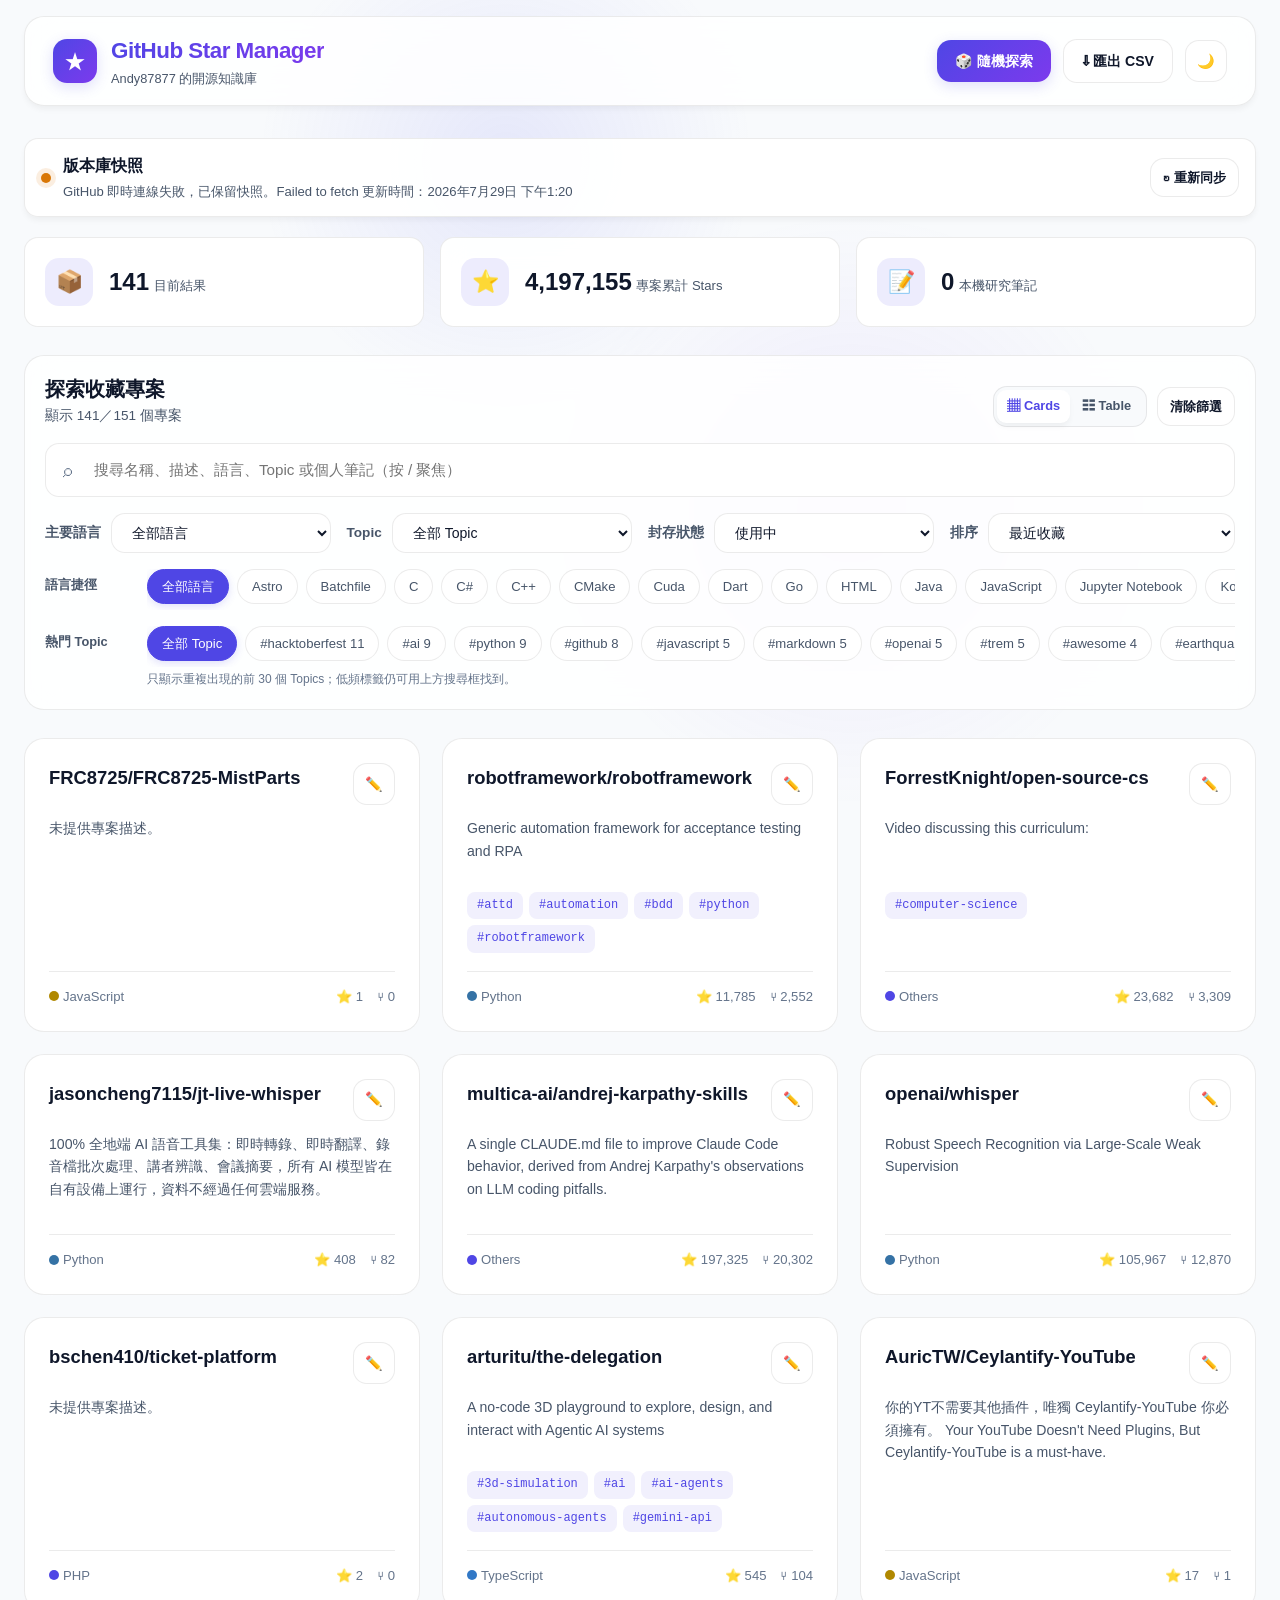
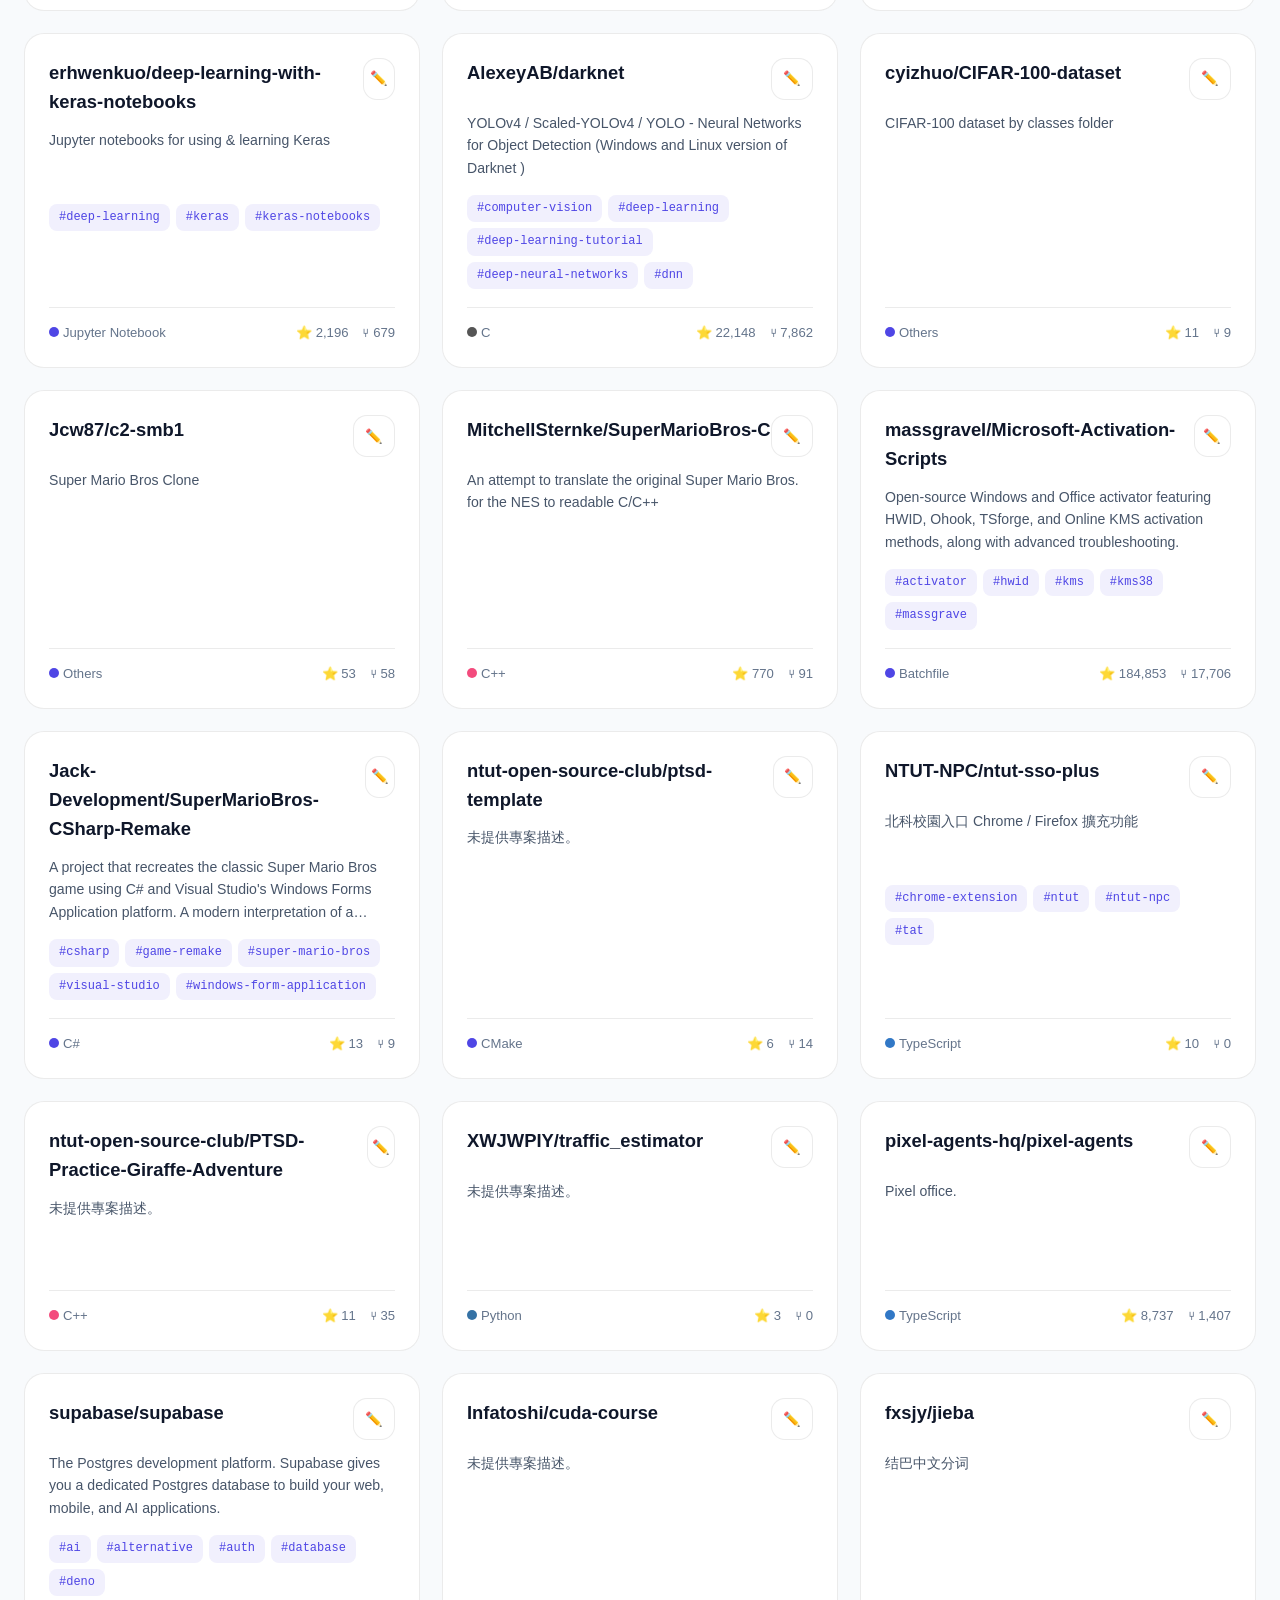
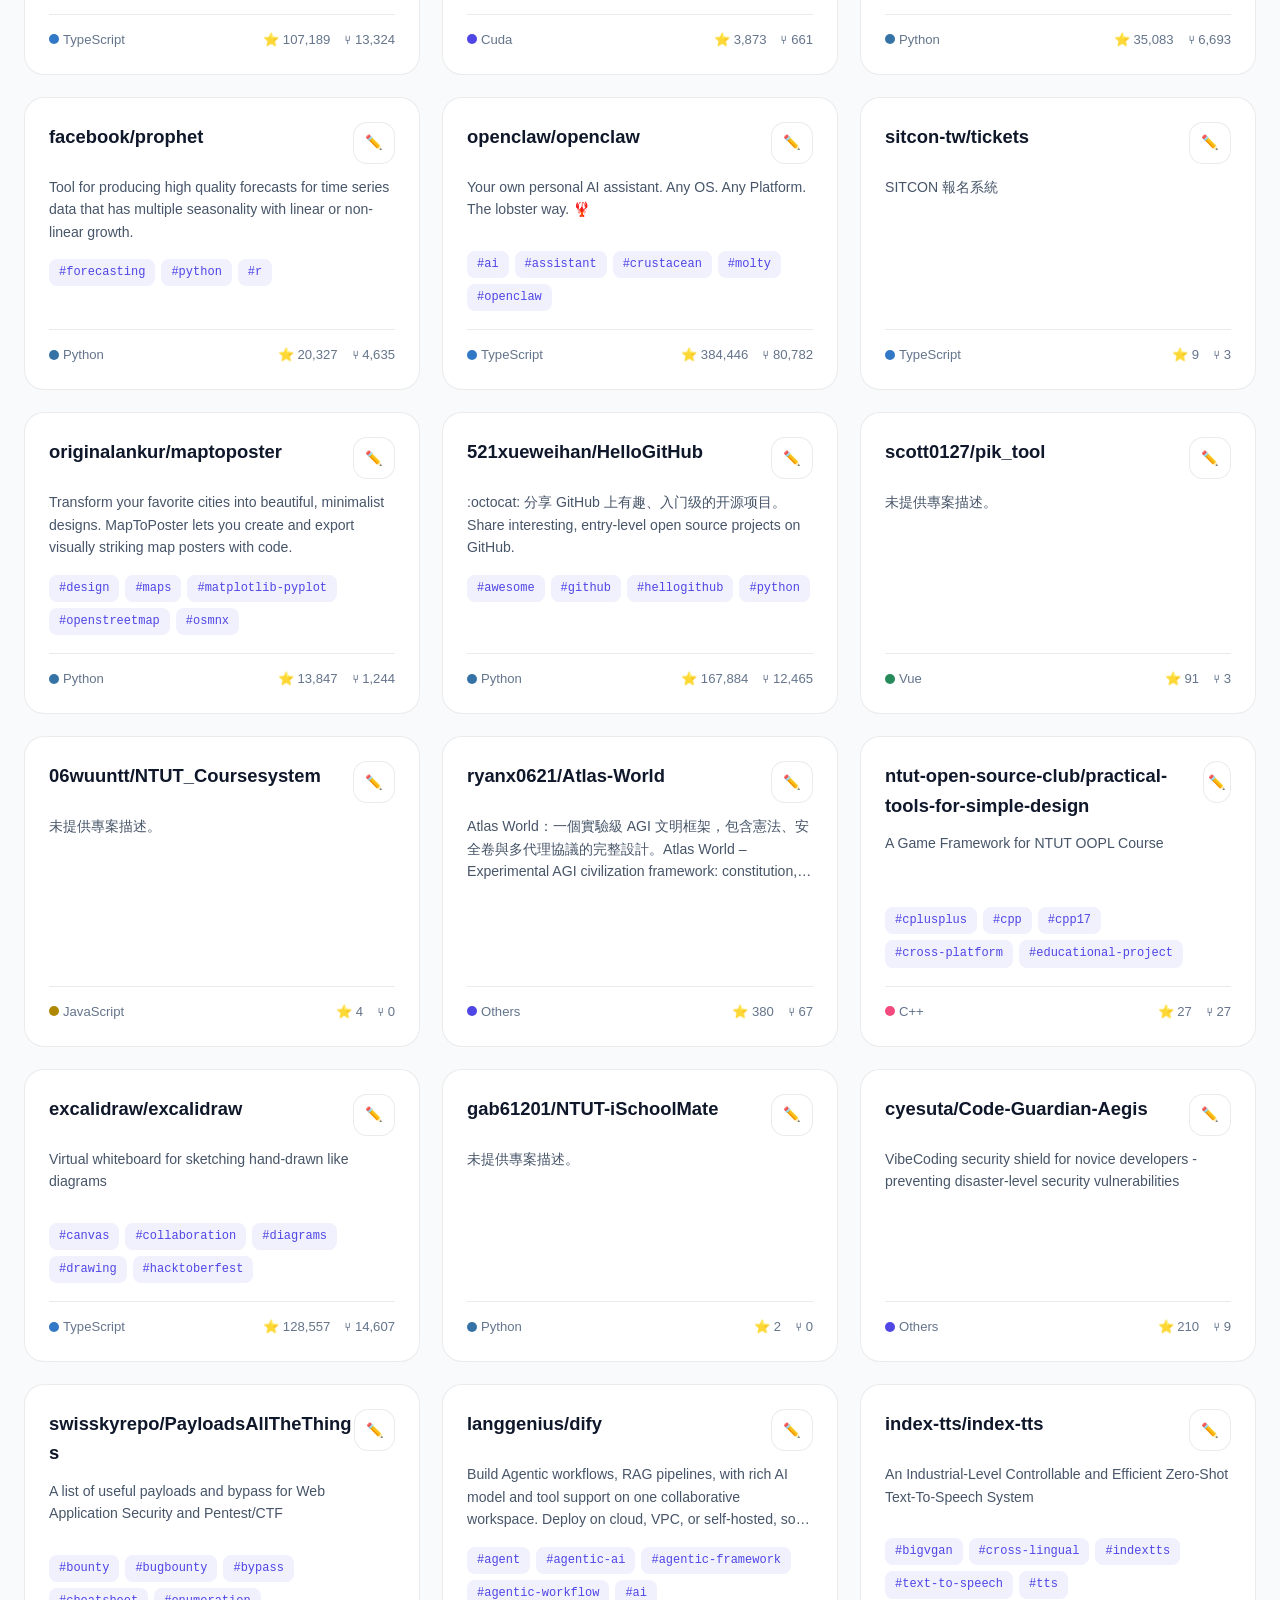
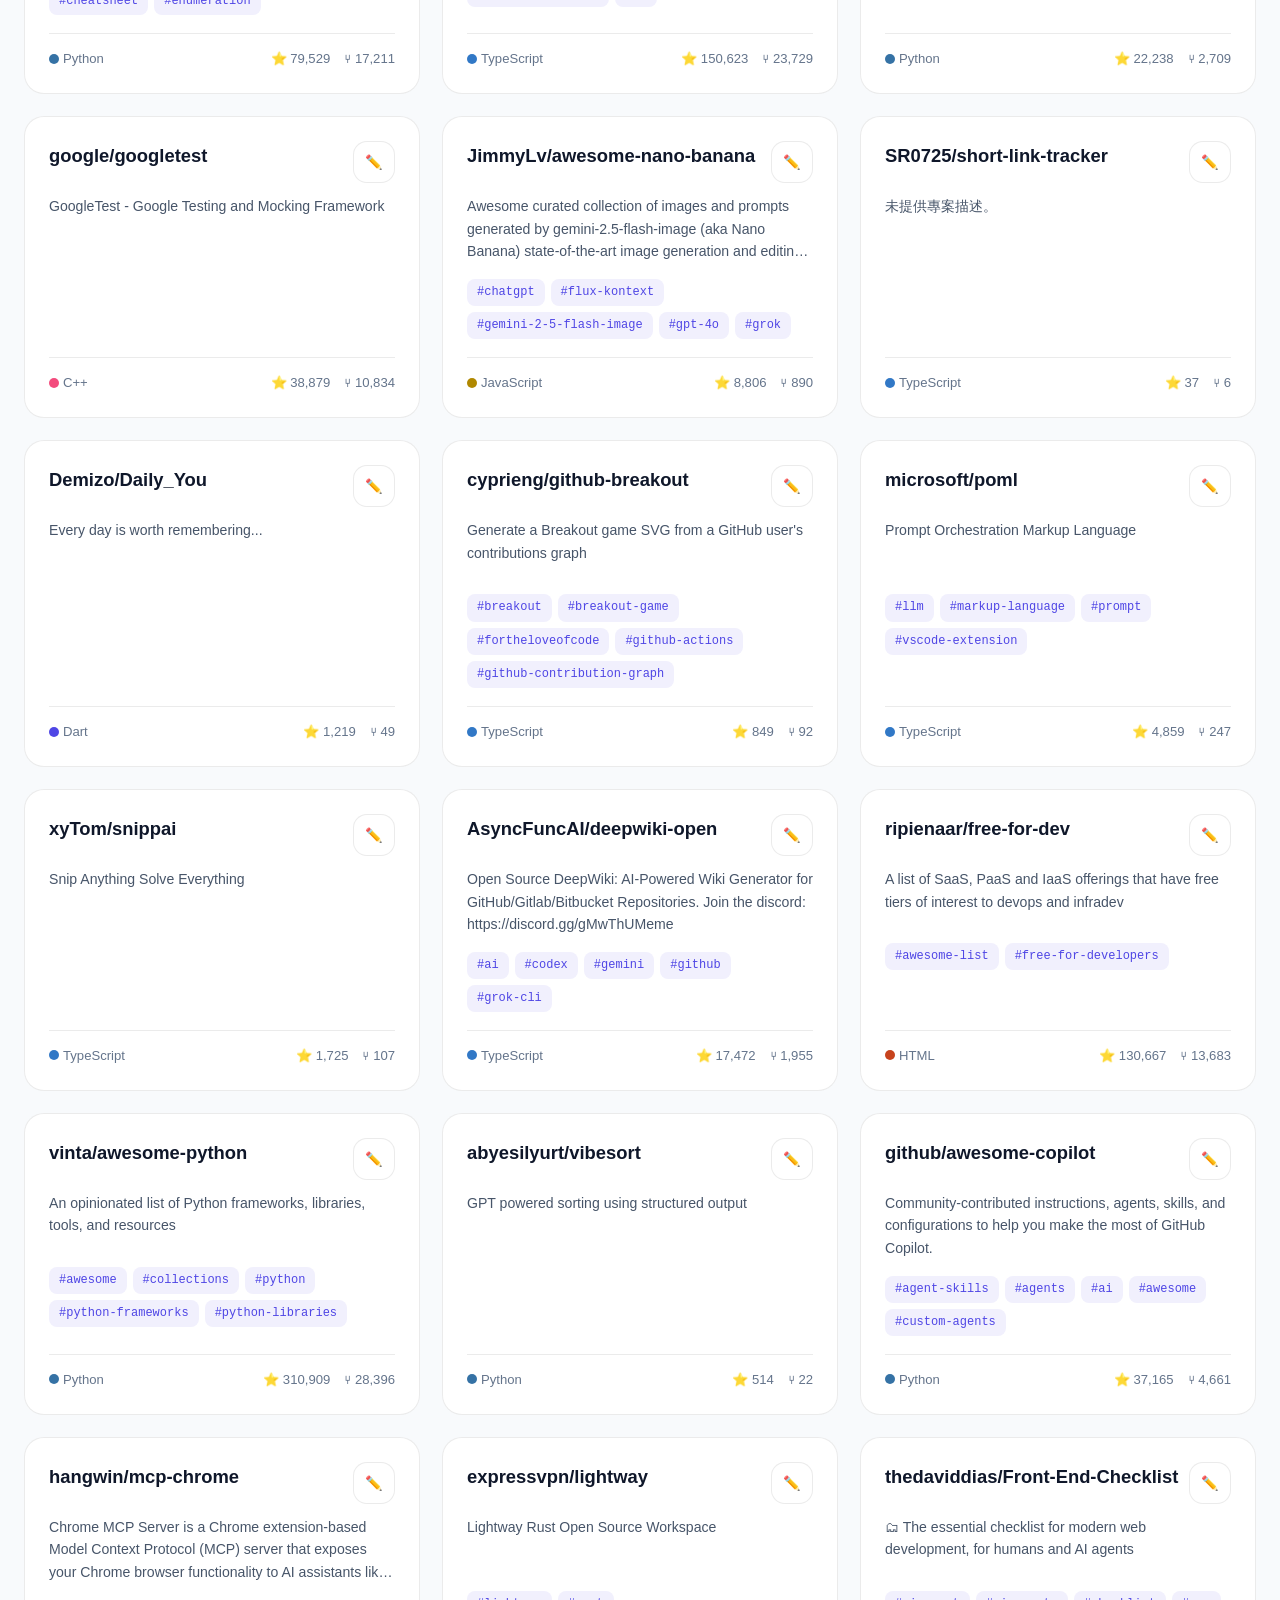
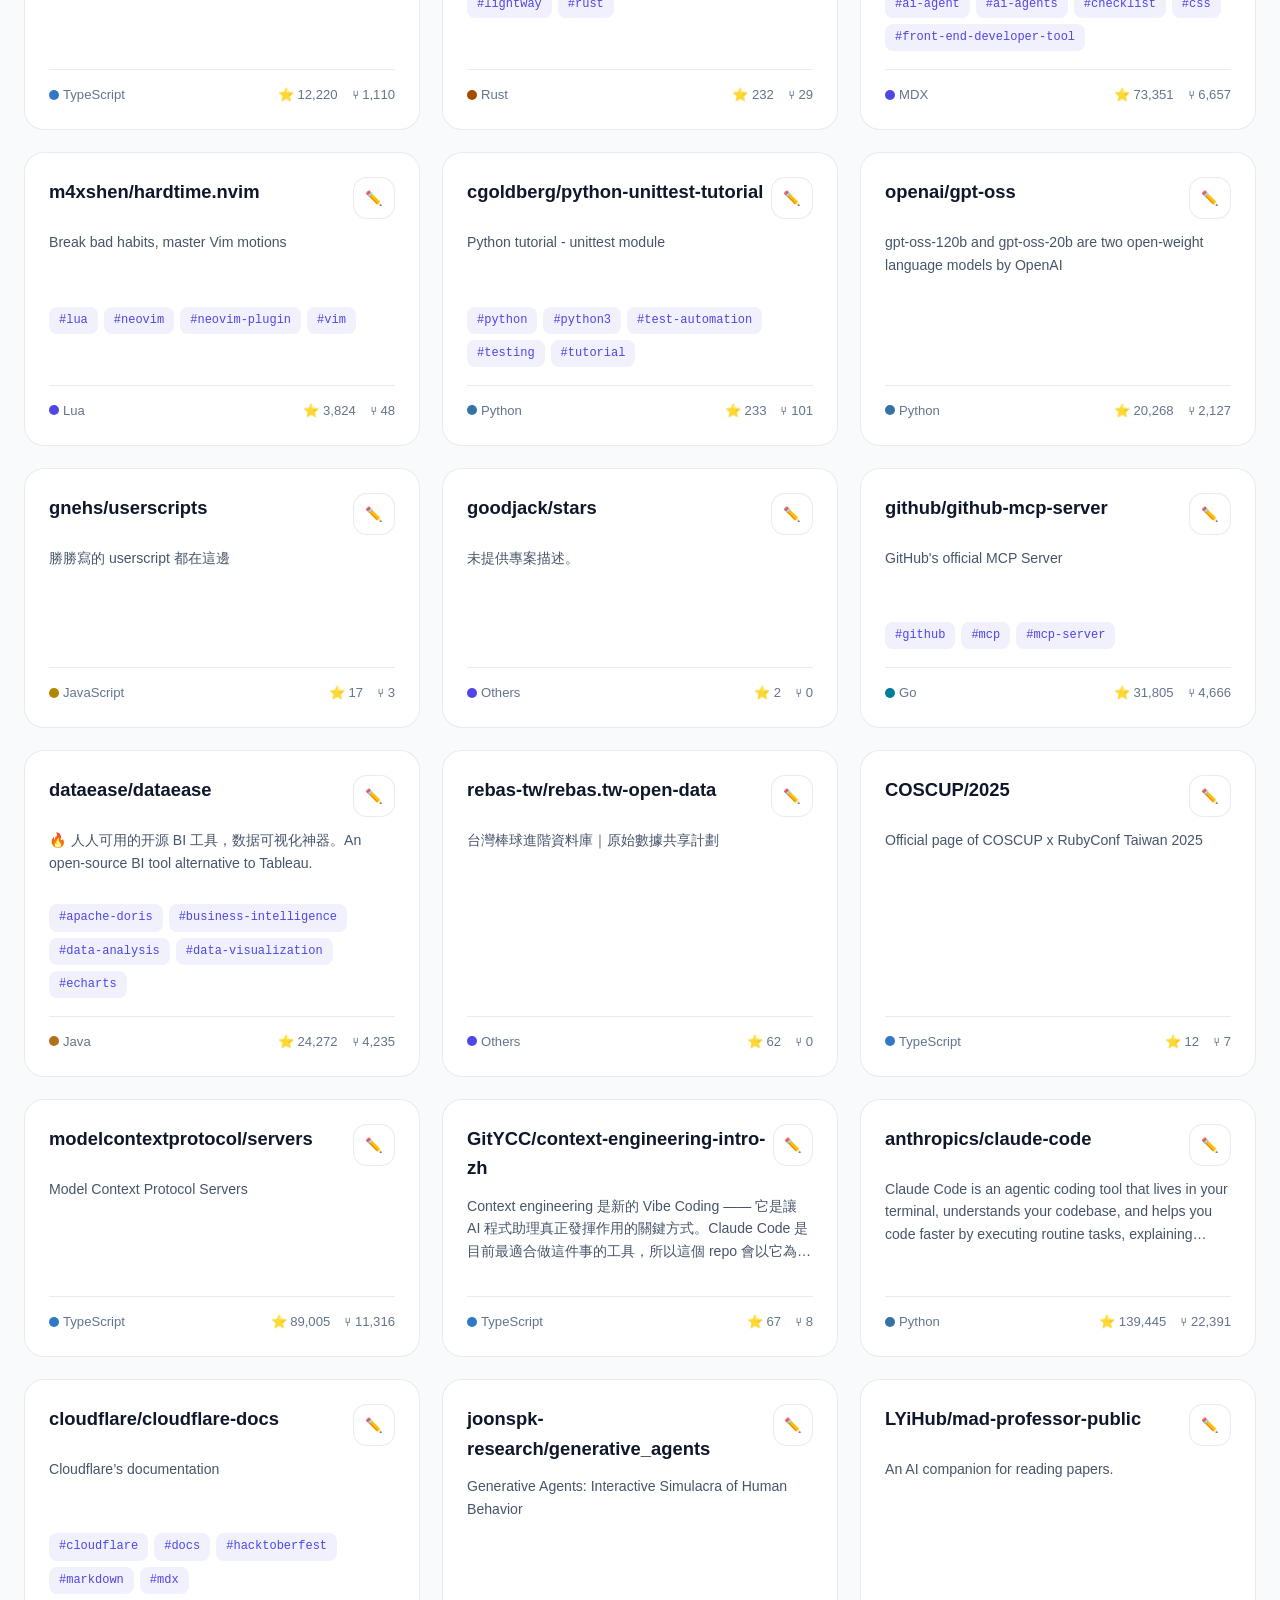
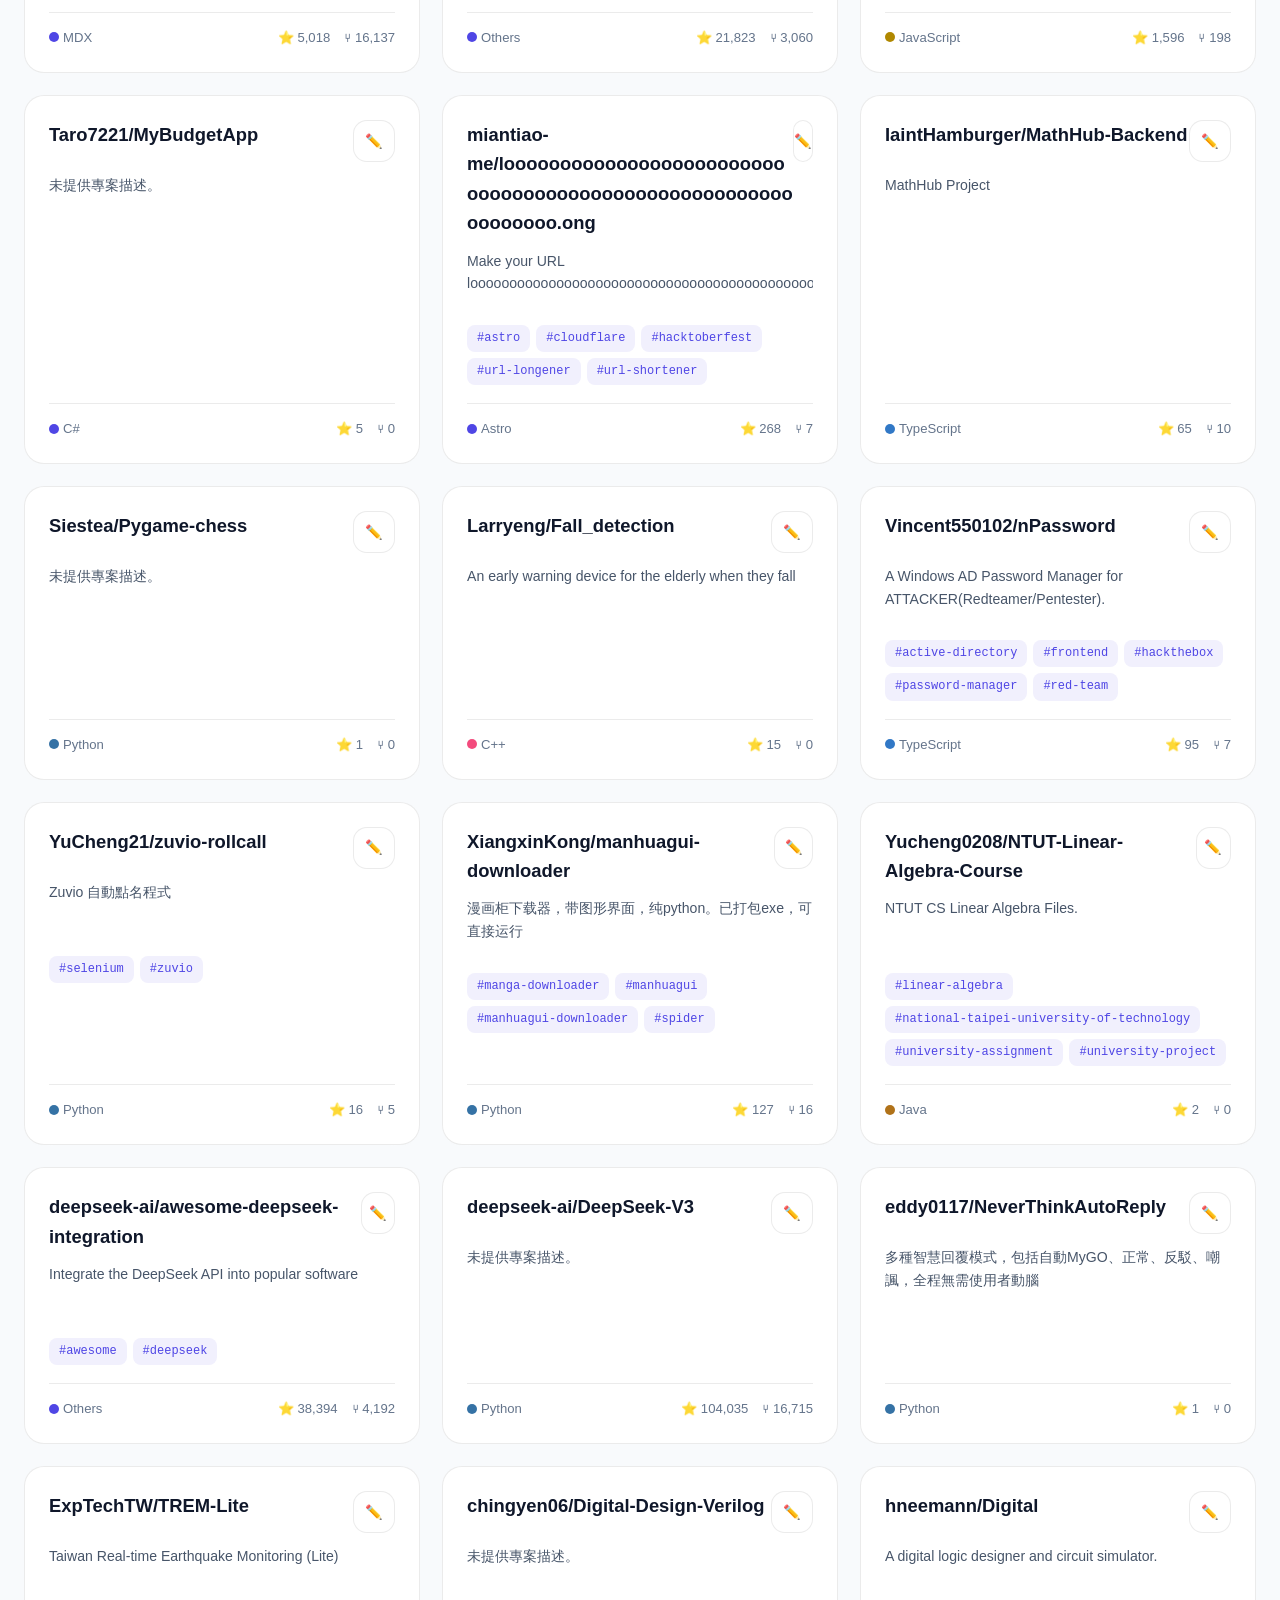
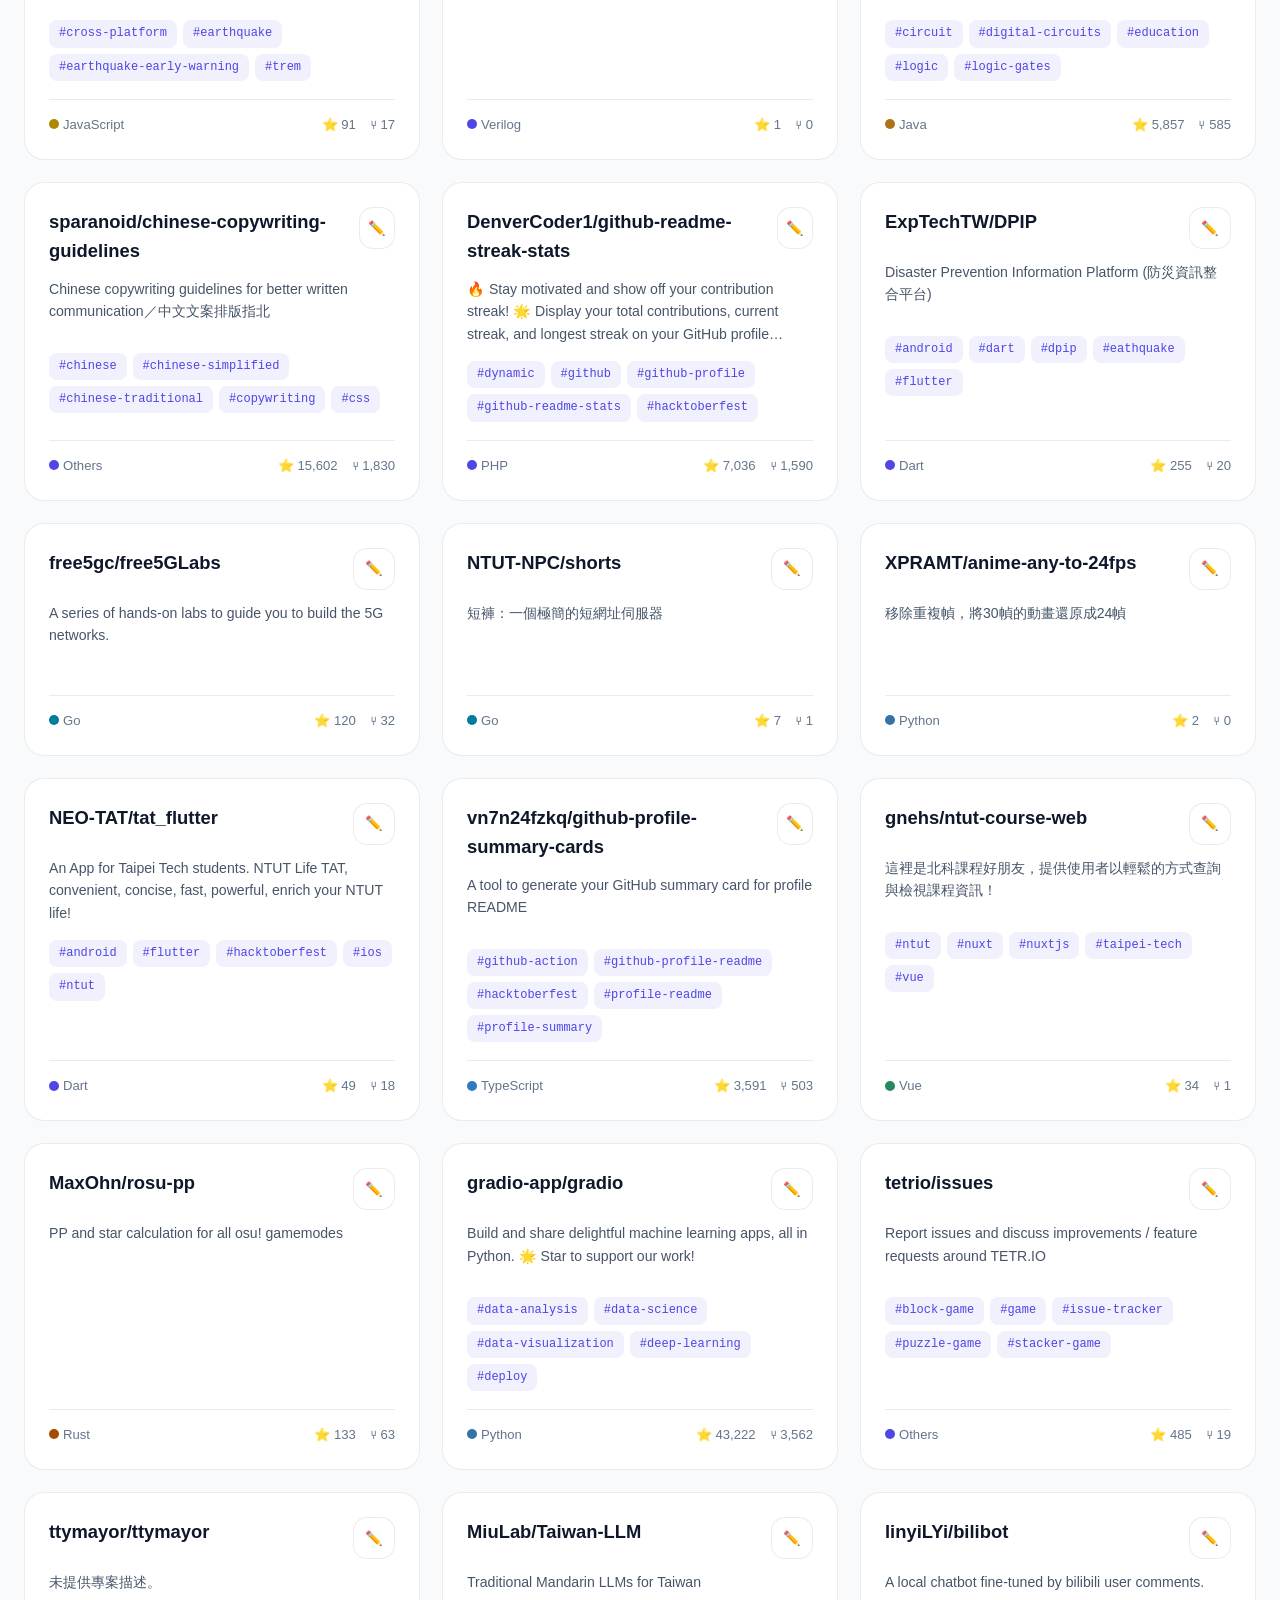
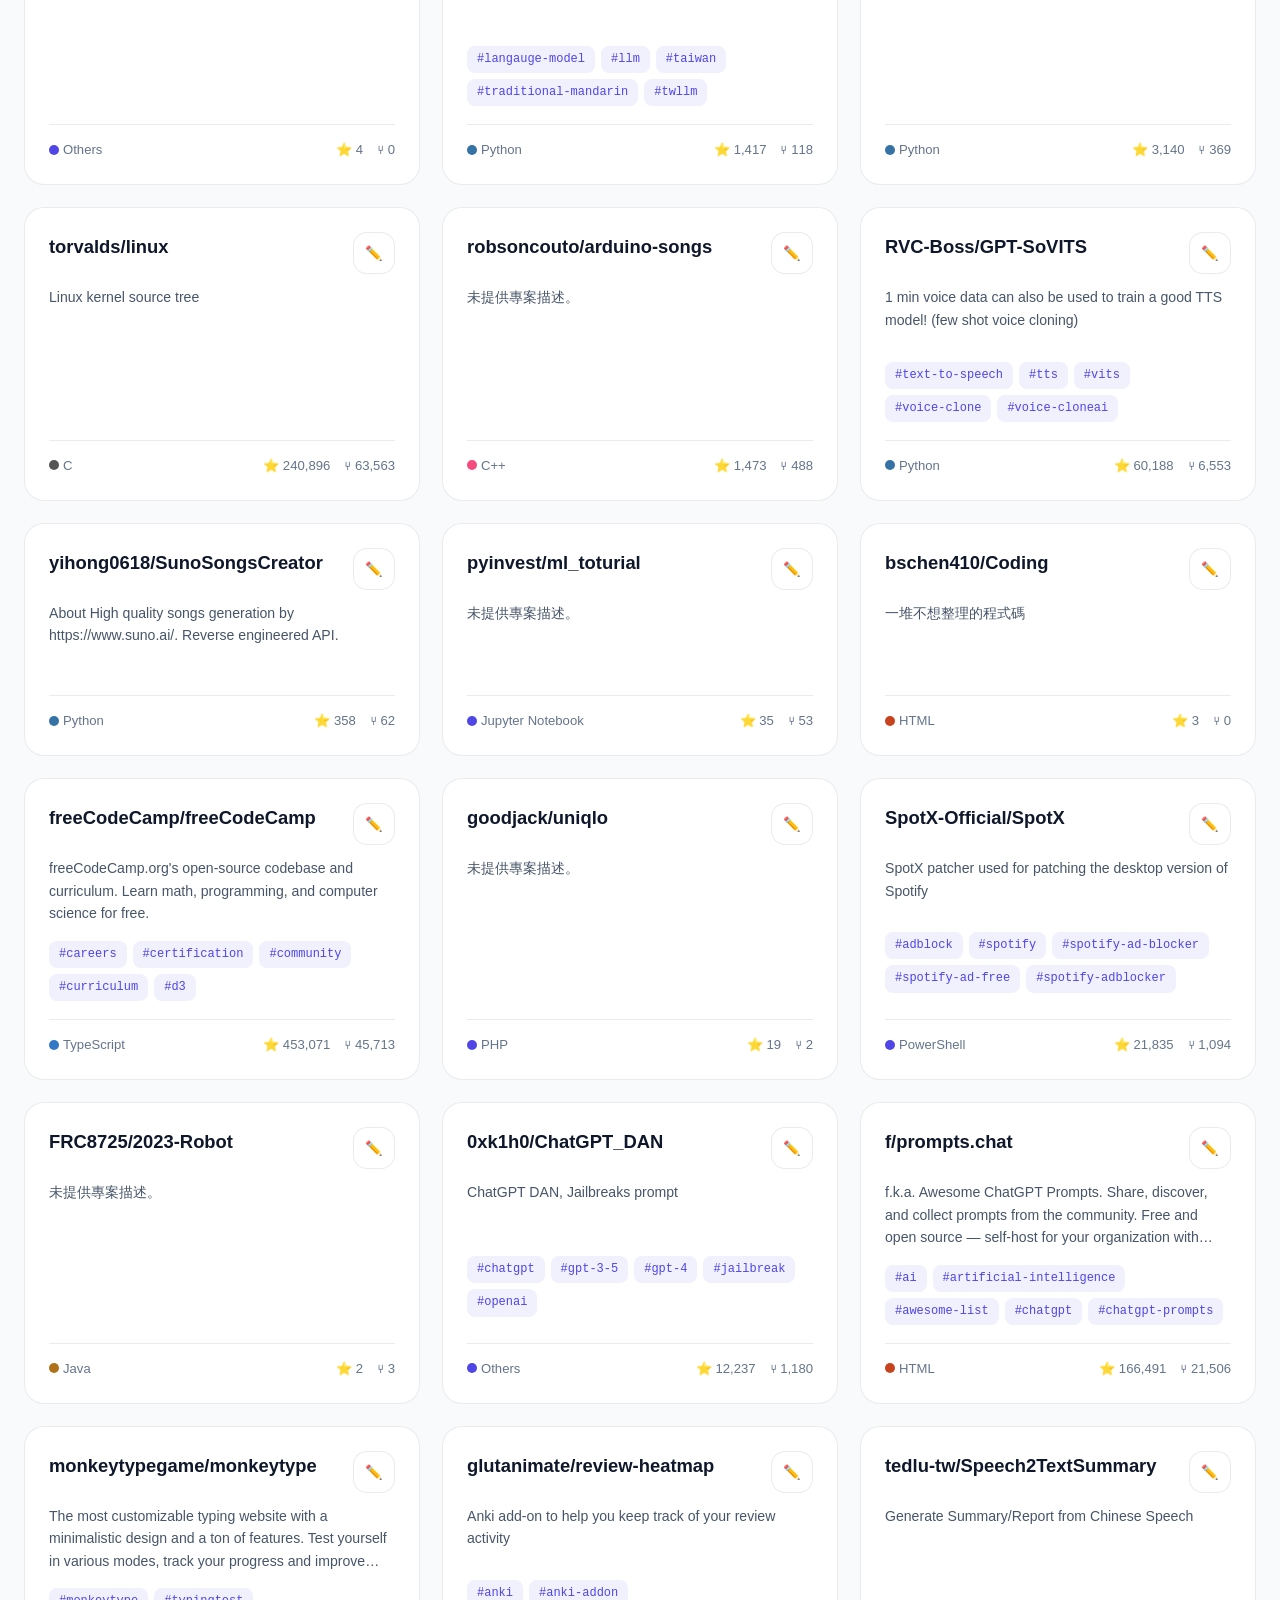
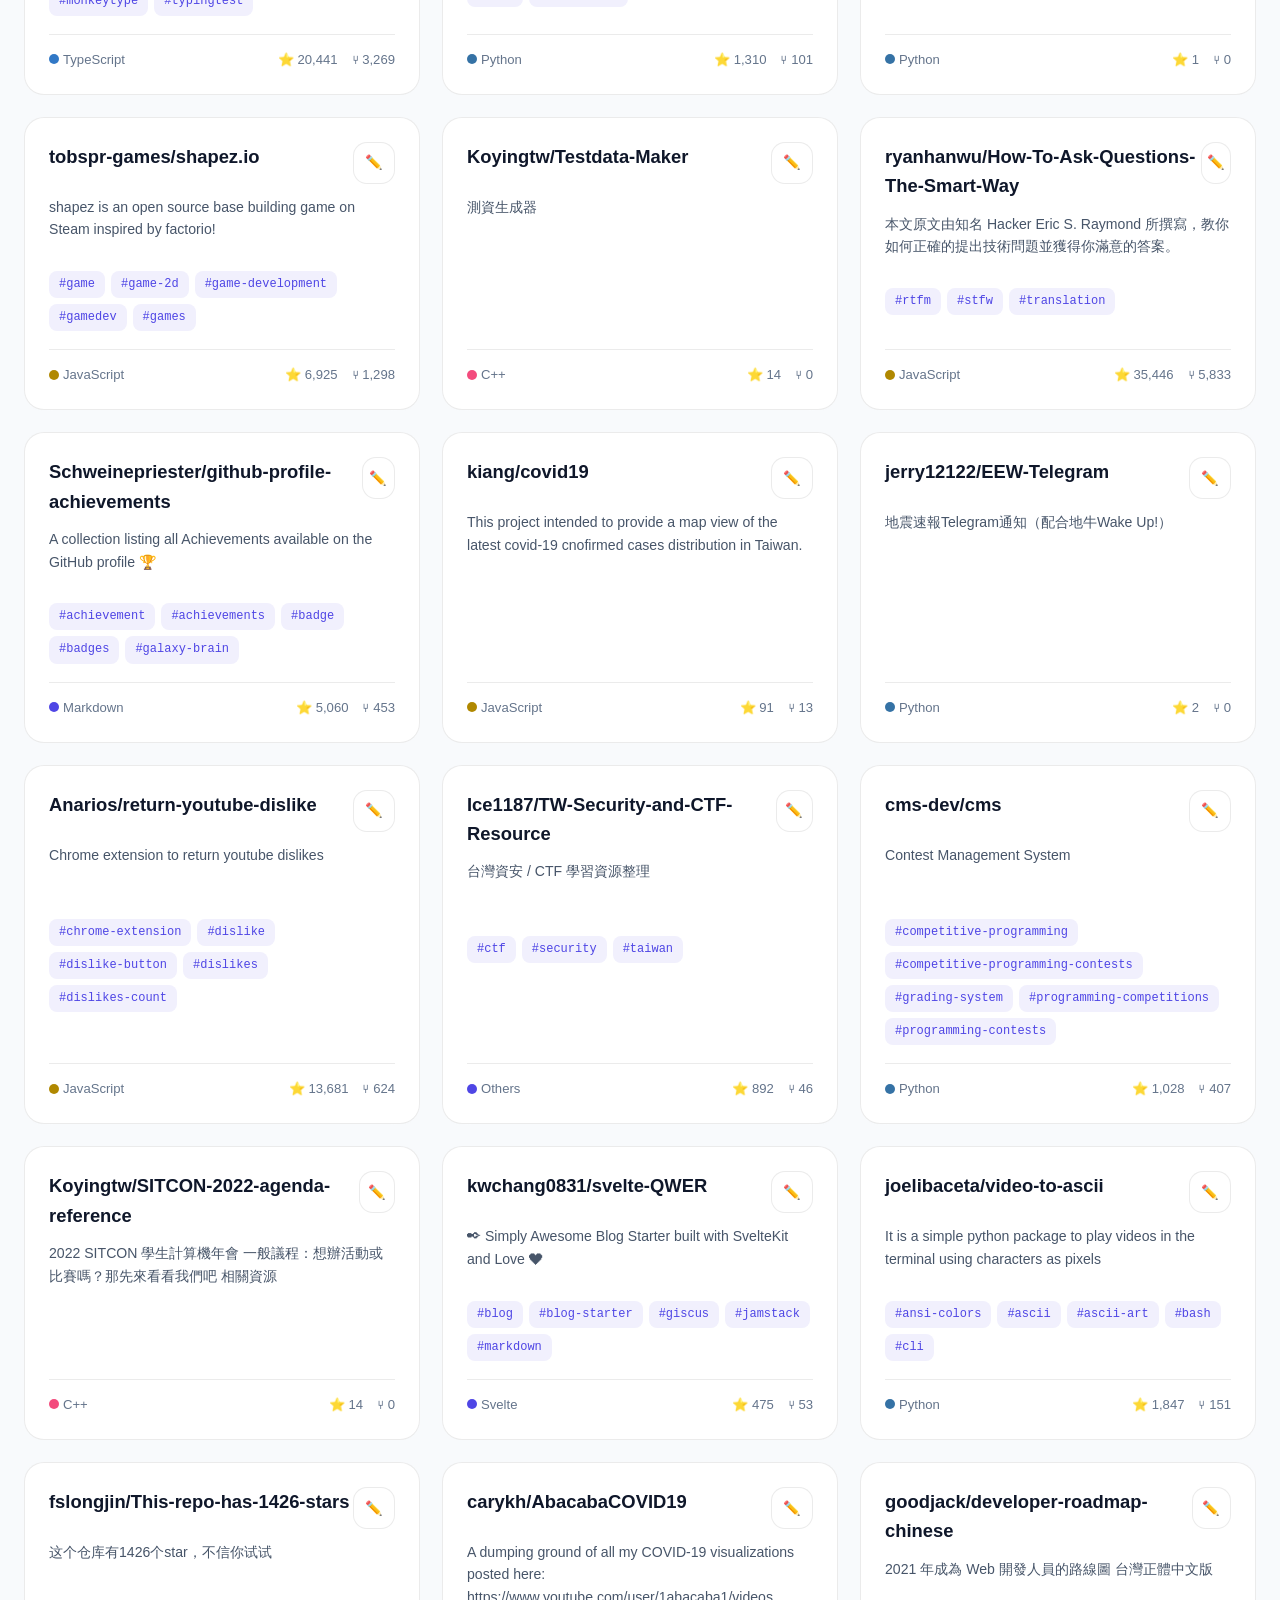
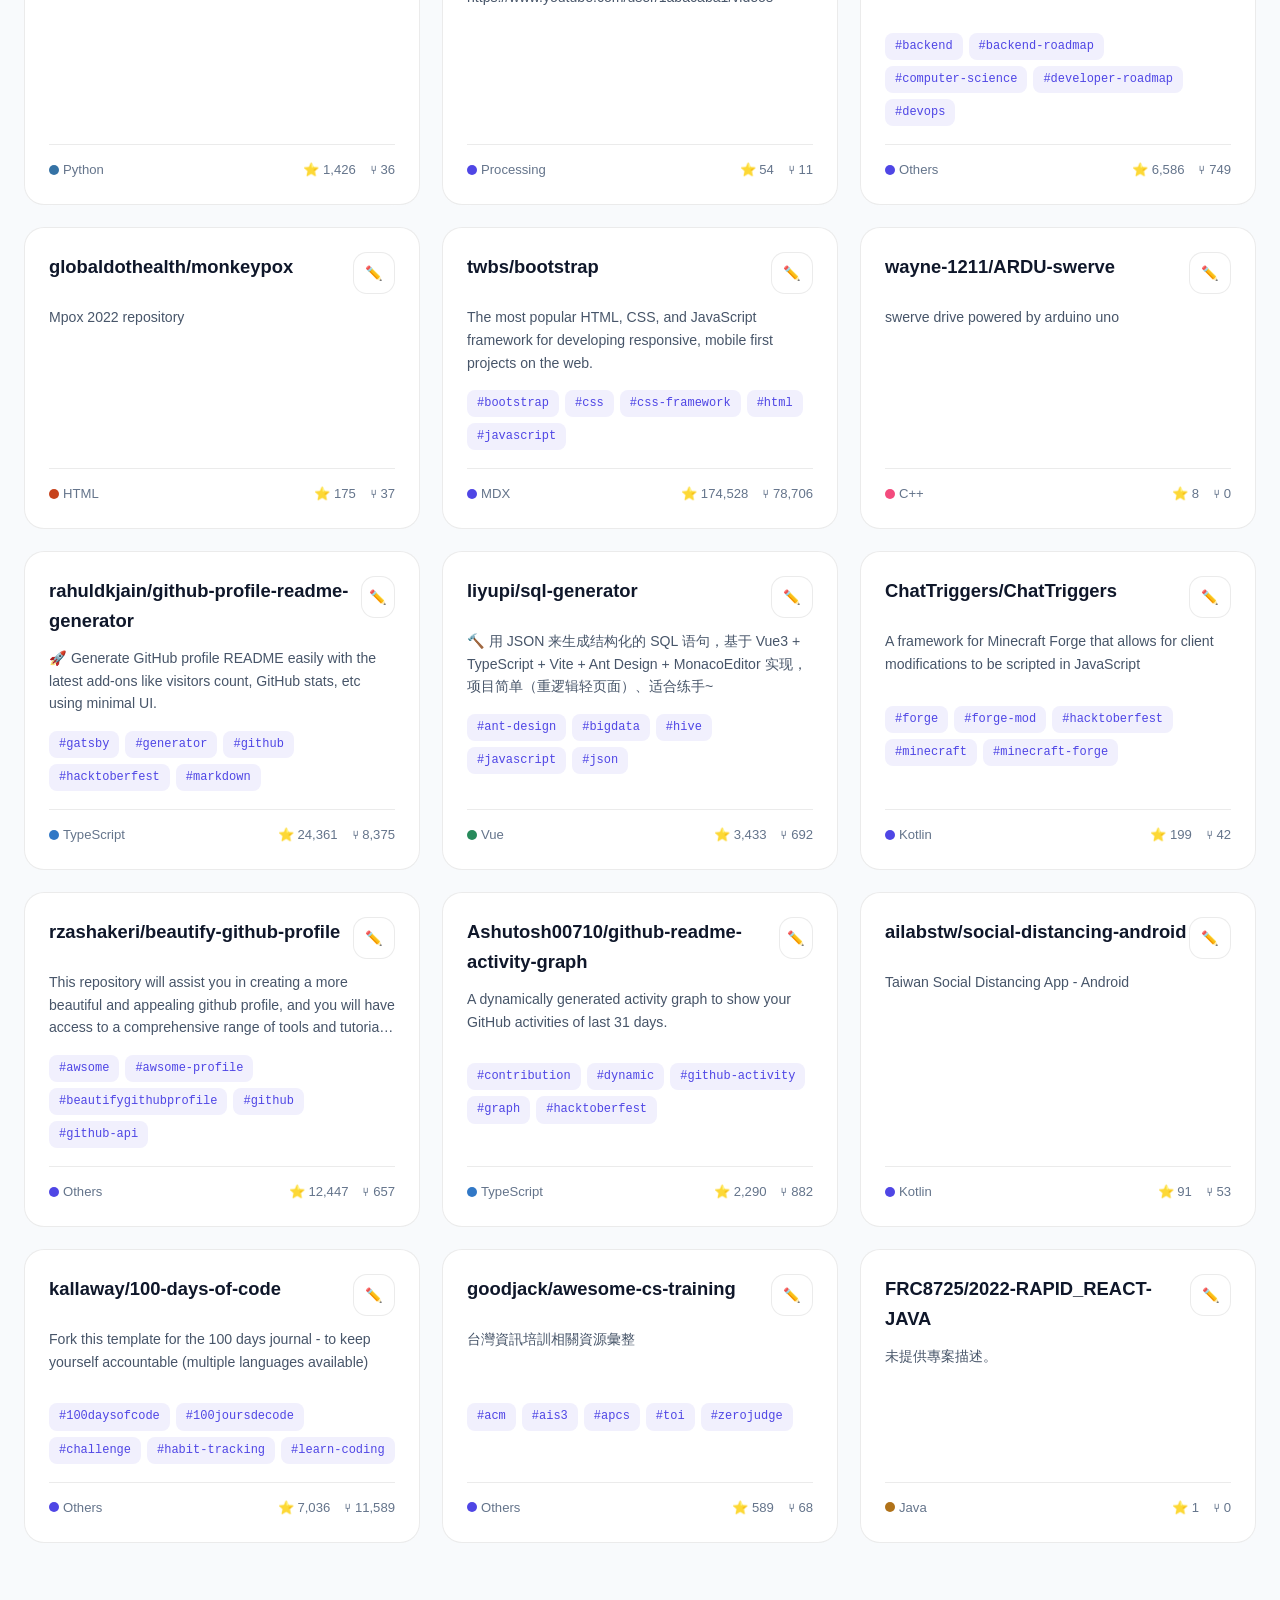
==== index.html @ 6379ddeb "feat: implement repository domain model and frontend star controller with GitHub sync capabilities" ====
<!doctype html>
<html lang="zh-TW" data-theme="light">
<head>
  <meta charset="utf-8">
  <meta name="viewport" content="width=device-width, initial-scale=1">
  <meta name="color-scheme" content="light dark">
  <title>Andy87877 GitHub Star Manager</title>
  <meta name="description" content="即時搜尋與整理 Andy87877 的公開 GitHub Stars，支援語言、Topic、封存狀態、排序、研究筆記與 CSV 匯出。">
  <link rel="stylesheet" href="css/style.css">
</head>
<body>
  <a class="skip-link" href="#repositories">跳至專案清單</a>
  <div class="bg-glow-1" aria-hidden="true"></div>
  <div class="bg-glow-2" aria-hidden="true"></div>

  <div class="container">
    <header class="navbar">
      <a class="brand" href="https://github.com/Andy87877?tab=stars"
         target="_blank" rel="noopener noreferrer" aria-label="前往 Andy87877 的 GitHub Stars">
        <span class="brand-icon" aria-hidden="true">★</span>
        <span class="brand-title">
          <strong>GitHub Star Manager</strong>
          <small>Andy87877 的開源知識庫</small>
        </span>
      </a>
      <nav class="nav-actions" aria-label="收藏庫工具">
        <button id="randomBtn" type="button" class="btn btn-primary">🎲 隨機探索</button>
        <button id="exportCsvBtn" type="button" class="btn">⇩ 匯出 CSV</button>
        <button id="themeToggleBtn" type="button" class="btn btn-icon-only"
                aria-label="切換為深色主題">🌙</button>
      </nav>
    </header>

    <section id="dataStatus" class="data-status" data-state="loading"
             aria-live="polite" aria-atomic="true">
      <span class="status-dot" aria-hidden="true"></span>
      <div>
        <strong id="dataStatusTitle">資料載入中</strong>
        <p id="dataStatusDetail">正在讀取版本庫快照…</p>
      </div>
      <button id="refreshDataBtn" type="button" class="btn btn-compact">同步中…</button>
    </section>

    <section class="stats-banner" aria-label="收藏庫統計">
      <div class="stat-card">
        <span class="stat-icon" aria-hidden="true">📦</span>
        <div class="stat-info">
          <strong id="totalReposCount" class="stat-value">0</strong>
          <span class="stat-label">目前結果</span>
        </div>
      </div>
      <div class="stat-card">
        <span class="stat-icon" aria-hidden="true">⭐</span>
        <div class="stat-info">
          <strong id="totalStarsCount" class="stat-value">0</strong>
          <span class="stat-label">專案累計 Stars</span>
        </div>
      </div>
      <div class="stat-card">
        <span class="stat-icon" aria-hidden="true">📝</span>
        <div class="stat-info">
          <strong id="totalNotesCount" class="stat-value">0</strong>
          <span class="stat-label">本機研究筆記</span>
        </div>
      </div>
    </section>

    <section class="toolbar" aria-labelledby="filterHeading">
      <div class="toolbar-heading">
        <div>
          <h1 id="filterHeading">探索收藏專案</h1>
          <p id="resultsSummary" aria-live="polite">正在整理專案…</p>
        </div>
        <div class="toolbar-actions">
          <div id="viewModeToggle" class="view-toggle" role="group"
               aria-label="專案顯示方式">
            <button id="cardsViewBtn" type="button" class="view-toggle-btn active"
                    data-view-mode="cards" aria-pressed="true">▦ Cards</button>
            <button id="tableViewBtn" type="button" class="view-toggle-btn"
                    data-view-mode="table" aria-pressed="false">☷ Table</button>
          </div>
          <button id="clearFiltersBtn" type="button" class="btn btn-compact">清除篩選</button>
        </div>
      </div>

      <label class="search-box" for="searchInput">
        <span class="search-icon" aria-hidden="true">⌕</span>
        <span class="sr-only">搜尋收藏專案</span>
        <input id="searchInput" class="search-input" type="search"
               placeholder="搜尋名稱、描述、語言、Topic 或個人筆記（按 / 聚焦）"
               autocomplete="off" spellcheck="false">
      </label>

      <div class="filter-controls">
        <label class="filter-group">
          <span class="filter-label">主要語言</span>
          <select id="languageSelect" class="select-custom">
            <option value="all">全部語言</option>
          </select>
        </label>
        <label class="filter-group">
          <span class="filter-label">Topic</span>
          <select id="topicSelect" class="select-custom">
            <option value="all">全部 Topic</option>
          </select>
        </label>
        <label class="filter-group">
          <span class="filter-label">封存狀態</span>
          <select id="archiveSelect" class="select-custom">
            <option value="active">使用中</option>
            <option value="all">全部</option>
            <option value="archived">僅 Archived</option>
          </select>
        </label>
        <label class="filter-group">
          <span class="filter-label">排序</span>
          <select id="sortSelect" class="select-custom">
            <option value="starred-desc">最近收藏</option>
            <option value="updated-desc">最近更新</option>
            <option value="stars-desc">Stars 由高到低</option>
            <option value="stars-asc">Stars 由低到高</option>
            <option value="name-asc">名稱 A–Z</option>
          </select>
        </label>
      </div>

      <div class="chip-group">
        <span class="chip-label">語言捷徑</span>
        <div id="languageChips" class="chips-container" aria-label="語言快速篩選"></div>
      </div>
      <div class="chip-group">
        <span class="chip-label">熱門 Topic</span>
        <div>
          <div id="topicChips" class="chips-container" aria-label="Topic 快速篩選"></div>
          <p class="topic-policy-note">只顯示重複出現的前 30 個 Topics；低頻標籤仍可用上方搜尋框找到。</p>
        </div>
      </div>
    </section>

    <main id="repositories">
      <div id="repoGrid" class="repo-grid" aria-live="polite"></div>
      <section id="emptyState" class="empty-state" hidden>
        <span aria-hidden="true">⌕</span>
        <h2>找不到符合條件的專案</h2>
        <p>縮短關鍵字、改選其他分類，或按「清除篩選」重新開始。</p>
      </section>
    </main>
  </div>

  <div id="noteModal" class="modal-overlay" aria-hidden="true">
    <section class="modal-content" role="dialog" aria-modal="true"
             aria-labelledby="noteModalTitle" aria-describedby="noteModalDescription">
      <header class="modal-header">
        <div>
          <h2 id="noteModalTitle">編輯研究筆記</h2>
          <p id="noteModalDescription">筆記只儲存在目前的瀏覽器，不會上傳 GitHub。</p>
        </div>
        <button id="closeNoteModalBtn" type="button" class="close-btn"
                aria-label="關閉筆記視窗">×</button>
      </header>
      <p class="note-repository">專案：<strong id="noteRepoName"></strong></p>
      <label for="noteTextarea">筆記內容</label>
      <textarea id="noteTextarea" class="textarea-custom"
                placeholder="記下用途、研究心得或下一步…"></textarea>
      <footer class="modal-actions">
        <span>Ctrl／⌘ + Enter 儲存</span>
        <button id="saveNoteBtn" type="button" class="btn btn-primary">儲存筆記</button>
      </footer>
    </section>
  </div>

  <div id="toastContainer" class="toast-container"
       aria-live="polite" aria-atomic="false"></div>
  <script type="module" src="js/app.js"></script>
</body>
</html>
---- css/style.css ----
/* ==========================================================================
   GitHub Star Manager - Modern Glassmorphism Design System
   Default: Light Theme (亮色模式) & Traditional Chinese UI
   ========================================================================== */

:root {
  /* Default Color Palette - Light Theme (亮色模式預設) */
  --bg-primary: #f8fafc;
  --bg-secondary: #ffffff;
  --bg-glass: rgba(255, 255, 255, 0.85);
  --bg-glass-card: rgba(255, 255, 255, 0.95);
  --bg-glass-hover: rgba(241, 245, 249, 1);

  --accent-primary: #4f46e5;
  --accent-primary-gradient: linear-gradient(135deg, #4f46e5 0%, #7c3aed 100%);
  --accent-secondary: #0891b2;
  --accent-glow: rgba(79, 70, 229, 0.18);

  --border-color: rgba(0, 0, 0, 0.08);
  --border-hover: rgba(79, 70, 229, 0.35);

  --text-primary: #0f172a;
  --text-secondary: #475569;
  --text-muted: #64748b;

  --badge-bg: rgba(79, 70, 229, 0.1);
  --badge-text: #4f46e5;

  --shadow-sm: 0 4px 6px -1px rgba(0, 0, 0, 0.05);
  --shadow-lg: 0 10px 25px -5px rgba(0, 0, 0, 0.08), 0 8px 10px -6px rgba(0, 0, 0, 0.04);

  --radius-sm: 8px;
  --radius-md: 14px;
  --radius-lg: 20px;
  --radius-pill: 9999px;

  --transition-fast: 0.2s cubic-bezier(0.4, 0, 0.2, 1);
  --transition-normal: 0.3s cubic-bezier(0.4, 0, 0.2, 1);
}

/* Dark Theme Overrides */
[data-theme="dark"] {
  --bg-primary: #0a0d14;
  --bg-secondary: #121824;
  --bg-glass: rgba(18, 24, 36, 0.75);
  --bg-glass-card: rgba(22, 30, 46, 0.65);
  --bg-glass-hover: rgba(30, 41, 64, 0.85);

  --accent-primary: #6366f1;
  --accent-primary-gradient: linear-gradient(135deg, #6366f1 0%, #8b5cf6 100%);
  --accent-secondary: #06b6d4;
  --accent-glow: rgba(99, 102, 241, 0.25);

  --border-color: rgba(255, 255, 255, 0.1);
  --border-hover: rgba(99, 102, 241, 0.4);

  --text-primary: #f8fafc;
  --text-secondary: #94a3b8;
  --text-muted: #64748b;

  --badge-bg: rgba(99, 102, 241, 0.15);
  --badge-text: #818cf8;

  --shadow-sm: 0 4px 6px -1px rgba(0, 0, 0, 0.2);
  --shadow-lg: 0 10px 25px -5px rgba(0, 0, 0, 0.4), 0 8px 10px -6px rgba(0, 0, 0, 0.4);
}

/* Reset & Base Styles */
* {
  box-sizing: border-box;
  margin: 0;
  padding: 0;
}

body {
  font-family: Inter, ui-sans-serif, -apple-system, BlinkMacSystemFont, "Segoe UI", "Noto Sans TC", sans-serif;
  background-color: var(--bg-primary);
  color: var(--text-primary);
  min-height: 100vh;
  line-height: 1.6;
  overflow-x: hidden;
  transition: background-color var(--transition-normal), color var(--transition-normal);
}

button,
input,
select,
textarea {
  font: inherit;
}

button:disabled {
  cursor: wait;
  opacity: 0.65;
}

:focus-visible {
  outline: 3px solid var(--accent-primary);
  outline-offset: 3px;
}

.skip-link {
  position: fixed;
  top: 8px;
  left: 8px;
  z-index: 3000;
  padding: 10px 14px;
  border-radius: var(--radius-sm);
  background: var(--accent-primary);
  color: #fff;
  transform: translateY(-150%);
}

.skip-link:focus {
  transform: translateY(0);
}

.sr-only {
  position: absolute;
  width: 1px;
  height: 1px;
  padding: 0;
  margin: -1px;
  overflow: hidden;
  clip: rect(0, 0, 0, 0);
  white-space: nowrap;
  border: 0;
}

/* App Background Blur Circles */
.bg-glow-1 {
  position: fixed;
  top: -10%;
  left: 20%;
  width: 500px;
  height: 500px;
  background: radial-gradient(circle, rgba(99, 102, 241, 0.12) 0%, rgba(0,0,0,0) 70%);
  border-radius: 50%;
  z-index: -1;
  pointer-events: none;
}

.bg-glow-2 {
  position: fixed;
  bottom: 10%;
  right: 10%;
  width: 600px;
  height: 600px;
  background: radial-gradient(circle, rgba(139, 92, 246, 0.10) 0%, rgba(0,0,0,0) 70%);
  border-radius: 50%;
  z-index: -1;
  pointer-events: none;
}

/* Container */
.container {
  max-width: 1320px;
  margin: 0 auto;
  padding: 0 24px;
}

/* Header & Glass Navbar */
.navbar {
  position: sticky;
  top: 16px;
  z-index: 100;
  margin-top: 16px;
  margin-bottom: 32px;
  background: var(--bg-glass);
  backdrop-filter: blur(16px);
  -webkit-backdrop-filter: blur(16px);
  border: 1px solid var(--border-color);
  border-radius: var(--radius-lg);
  padding: 16px 28px;
  box-shadow: var(--shadow-sm);
  display: flex;
  justify-content: space-between;
  align-items: center;
}

.brand {
  display: flex;
  align-items: center;
  gap: 14px;
  color: inherit;
  text-decoration: none;
}

.brand-icon {
  width: 44px;
  height: 44px;
  background: var(--accent-primary-gradient);
  border-radius: var(--radius-md);
  display: flex;
  align-items: center;
  justify-content: center;
  color: #fff;
  font-size: 22px;
  box-shadow: 0 4px 14px var(--accent-glow);
}

.brand-title {
  display: flex;
  flex-direction: column;
}

.brand-title strong {
  font-size: 1.4rem;
  font-weight: 700;
  letter-spacing: -0.5px;
  background: var(--accent-primary-gradient);
  -webkit-background-clip: text;
  -webkit-text-fill-color: transparent;
}

.brand-title small {
  font-size: 0.8rem;
  color: var(--text-secondary);
}

.nav-actions {
  display: flex;
  align-items: center;
  gap: 12px;
}

/* Action Buttons */
.btn {
  padding: 10px 18px;
  border-radius: var(--radius-md);
  font-family: inherit;
  font-weight: 600;
  font-size: 0.88rem;
  cursor: pointer;
  border: 1px solid var(--border-color);
  background: var(--bg-glass-card);
  color: var(--text-primary);
  display: inline-flex;
  align-items: center;
  gap: 8px;
  transition: all var(--transition-fast);
}

.btn:hover {
  background: var(--bg-glass-hover);
  border-color: var(--border-hover);
  transform: translateY(-2px);
}

.btn-primary {
  background: var(--accent-primary-gradient);
  color: #ffffff;
  border: none;
  box-shadow: 0 4px 14px var(--accent-glow);
}

.btn-primary:hover {
  opacity: 0.95;
  box-shadow: 0 6px 20px var(--accent-glow);
  transform: translateY(-2px);
}

.btn-compact {
  padding: 8px 12px;
  font-size: 0.82rem;
}

.btn-icon-only {
  width: 42px;
  height: 42px;
  padding: 0;
  justify-content: center;
  border-radius: var(--radius-md);
}

/* Stats Counter Grid */
.stats-banner {
  display: grid;
  grid-template-columns: repeat(auto-fit, minmax(200px, 1fr));
  gap: 16px;
  margin-bottom: 28px;
}

.data-status {
  display: grid;
  grid-template-columns: auto 1fr auto;
  gap: 12px;
  align-items: center;
  margin-bottom: 20px;
  padding: 14px 16px;
  border: 1px solid var(--border-color);
  border-radius: var(--radius-md);
  background: var(--bg-glass-card);
  box-shadow: var(--shadow-sm);
}

.data-status p {
  margin-top: 2px;
  color: var(--text-secondary);
  font-size: 0.82rem;
}

.status-dot {
  width: 10px;
  height: 10px;
  border-radius: 50%;
  background: #d97706;
  box-shadow: 0 0 0 5px rgba(217, 119, 6, 0.12);
}

.data-status[data-state="live"] .status-dot {
  background: #15803d;
  box-shadow: 0 0 0 5px rgba(21, 128, 61, 0.12);
}

.data-status[data-state="error"] .status-dot {
  background: #b91c1c;
  box-shadow: 0 0 0 5px rgba(185, 28, 28, 0.12);
}

.stat-card {
  background: var(--bg-glass-card);
  backdrop-filter: blur(12px);
  border: 1px solid var(--border-color);
  border-radius: var(--radius-md);
  padding: 20px;
  display: flex;
  align-items: center;
  gap: 16px;
  transition: transform var(--transition-fast);
}

.stat-card:hover {
  transform: translateY(-3px);
  border-color: var(--border-hover);
}

.stat-icon {
  width: 48px;
  height: 48px;
  border-radius: var(--radius-md);
  background: rgba(79, 70, 229, 0.1);
  color: var(--accent-primary);
  display: flex;
  align-items: center;
  justify-content: center;
  font-size: 22px;
}

.stat-info .stat-value {
  font-family: 'Outfit', sans-serif;
  font-size: 1.5rem;
  font-weight: 700;
  color: var(--text-primary);
}

.stat-info .stat-label {
  font-size: 0.82rem;
  color: var(--text-secondary);
}

/* Search & Filter Toolbar */
.toolbar {
  background: var(--bg-glass);
  backdrop-filter: blur(16px);
  border: 1px solid var(--border-color);
  border-radius: var(--radius-lg);
  padding: 20px;
  margin-bottom: 28px;
  display: flex;
  flex-direction: column;
  gap: 16px;
}

.toolbar-heading {
  display: flex;
  justify-content: space-between;
  align-items: flex-end;
  gap: 16px;
}

.toolbar-heading h1 {
  font-size: 1.25rem;
  line-height: 1.3;
}

.toolbar-heading p {
  color: var(--text-secondary);
  font-size: 0.85rem;
  margin-top: 3px;
}

.toolbar-actions {
  display: flex;
  align-items: center;
  gap: 10px;
}

.view-toggle {
  display: inline-grid;
  grid-template-columns: 1fr 1fr;
  padding: 3px;
  border: 1px solid var(--border-color);
  border-radius: var(--radius-md);
  background: var(--bg-primary);
}

.view-toggle-btn {
  padding: 6px 10px;
  border: 0;
  border-radius: 9px;
  background: transparent;
  color: var(--text-secondary);
  cursor: pointer;
  font-size: 0.8rem;
  font-weight: 700;
}

.view-toggle-btn.active {
  background: var(--bg-secondary);
  color: var(--accent-primary);
  box-shadow: var(--shadow-sm);
}

.search-box {
  position: relative;
  width: 100%;
}

.search-icon {
  position: absolute;
  left: 18px;
  top: 50%;
  transform: translateY(-50%);
  color: var(--text-muted);
  font-size: 18px;
}

.search-input {
  width: 100%;
  padding: 14px 18px 14px 48px;
  background: var(--bg-glass-card);
  border: 1px solid var(--border-color);
  border-radius: var(--radius-md);
  color: var(--text-primary);
  font-family: inherit;
  font-size: 0.95rem;
  outline: none;
  transition: all var(--transition-fast);
}

.search-input:focus {
  border-color: var(--accent-primary);
  box-shadow: 0 0 0 3px var(--accent-glow);
}

.filter-controls {
  display: flex;
  flex-wrap: wrap;
  gap: 16px;
  align-items: center;
  justify-content: space-between;
}

.filter-group {
  display: flex;
  align-items: center;
  gap: 10px;
  flex-wrap: wrap;
  flex: 1 1 180px;
}

.filter-label {
  font-size: 0.85rem;
  font-weight: 600;
  color: var(--text-secondary);
}

.select-custom {
  padding: 10px 16px;
  background: var(--bg-glass-card);
  border: 1px solid var(--border-color);
  border-radius: var(--radius-md);
  color: var(--text-primary);
  font-family: inherit;
  font-size: 0.88rem;
  outline: none;
  cursor: pointer;
  min-width: 150px;
  flex: 1;
}

.select-custom:focus {
  border-color: var(--accent-primary);
}

/* Category & Topic Chips */
.chips-container {
  display: flex;
  gap: 8px;
  overflow-x: auto;
  padding-bottom: 6px;
  scrollbar-width: thin;
}

.chip-group {
  display: grid;
  grid-template-columns: 90px minmax(0, 1fr);
  align-items: start;
  gap: 12px;
  min-width: 0;
}

.chip-group > * {
  min-width: 0;
}

.chip-label {
  padding-top: 6px;
  color: var(--text-secondary);
  font-size: 0.8rem;
  font-weight: 700;
}

.topic-policy-note {
  margin-top: 3px;
  color: var(--text-muted);
  font-size: 0.75rem;
}

.chip {
  padding: 6px 14px;
  border-radius: var(--radius-pill);
  background: var(--bg-glass-card);
  border: 1px solid var(--border-color);
  font-size: 0.82rem;
  color: var(--text-secondary);
  cursor: pointer;
  white-space: nowrap;
  transition: all var(--transition-fast);
}

.chip:hover, .chip.active {
  background: var(--accent-primary);
  color: #ffffff;
  border-color: var(--accent-primary);
  box-shadow: 0 2px 8px var(--accent-glow);
}

/* Repo Cards Grid */
.repo-grid {
  display: grid;
  grid-template-columns: repeat(auto-fill, minmax(360px, 1fr));
  gap: 22px;
  margin-bottom: 40px;
}

.repo-card {
  background: var(--bg-glass-card);
  backdrop-filter: blur(12px);
  border: 1px solid var(--border-color);
  border-radius: var(--radius-lg);
  padding: 24px;
  display: flex;
  flex-direction: column;
  justify-content: space-between;
  position: relative;
  overflow: hidden;
  transition: all var(--transition-normal);
}

.repo-card:hover {
  transform: translateY(-5px);
  border-color: var(--border-hover);
  box-shadow: var(--shadow-lg);
}

.repo-header {
  display: flex;
  justify-content: space-between;
  align-items: flex-start;
  margin-bottom: 12px;
}

.repo-title {
  font-size: 1.15rem;
  font-weight: 600;
  word-break: break-word;
}

.repo-card.is-archived {
  opacity: 0.82;
}

/* Table view */
.table-shell {
  width: 100%;
  margin-bottom: 40px;
  overflow-x: auto;
  border: 1px solid var(--border-color);
  border-radius: var(--radius-lg);
  background: var(--bg-glass-card);
  box-shadow: var(--shadow-sm);
}

.repo-table {
  width: 100%;
  min-width: 930px;
  border-collapse: separate;
  border-spacing: 0;
  font-size: 0.82rem;
}

.repo-table th,
.repo-table td {
  padding: 13px 14px;
  border-bottom: 1px solid var(--border-color);
  text-align: left;
  vertical-align: middle;
}

.repo-table thead th {
  position: sticky;
  top: 0;
  z-index: 2;
  background: var(--bg-secondary);
  color: var(--text-secondary);
  font-size: 0.74rem;
  letter-spacing: 0.03em;
  text-transform: uppercase;
}

.repo-table tbody tr:last-child > * {
  border-bottom: 0;
}

.repo-table tbody tr:hover > * {
  background: var(--bg-glass-hover);
}

.repo-table tbody tr.is-archived {
  opacity: 0.72;
}

.repo-cell {
  width: 38%;
  min-width: 280px;
  font-weight: 400;
}

.repo-cell > a {
  display: block;
  color: var(--text-primary);
  font-size: 0.88rem;
  font-weight: 700;
  text-decoration: none;
}

.repo-cell > a:hover {
  color: var(--accent-primary);
  text-decoration: underline;
}

.repo-cell > span,
.repo-cell > small {
  display: block;
  max-width: 440px;
  overflow: hidden;
  color: var(--text-secondary);
  text-overflow: ellipsis;
  white-space: nowrap;
}

.repo-cell > small {
  margin-top: 3px;
  color: var(--accent-primary);
}

.language-cell {
  display: inline-flex;
  align-items: center;
  gap: 6px;
  white-space: nowrap;
}

.numeric-cell {
  text-align: right !important;
  font-variant-numeric: tabular-nums;
}

.status-badge {
  display: inline-flex;
  padding: 3px 8px;
  border-radius: var(--radius-pill);
  background: rgba(21, 128, 61, 0.1);
  color: #15803d;
  font-size: 0.72rem;
  font-weight: 700;
  white-space: nowrap;
}

.status-badge.archived {
  background: rgba(100, 116, 139, 0.12);
  color: var(--text-secondary);
}

.action-cell {
  width: 58px;
  text-align: center !important;
}

.archive-badge {
  display: inline-block;
  margin: -4px 0 10px;
  padding: 2px 8px;
  border: 1px solid var(--border-color);
  border-radius: var(--radius-pill);
  color: var(--text-secondary);
  font-size: 0.72rem;
}

.repo-title a {
  color: var(--text-primary);
  text-decoration: none;
  transition: color var(--transition-fast);
}

.repo-title a:hover {
  color: var(--accent-primary);
}

.repo-description {
  font-size: 0.88rem;
  color: var(--text-secondary);
  margin-bottom: 16px;
  display: -webkit-box;
  -webkit-line-clamp: 3;
  -webkit-box-orient: vertical;
  overflow: hidden;
  min-height: 4.2em;
}

.repo-tags {
  display: flex;
  flex-wrap: wrap;
  gap: 6px;
  margin-bottom: 18px;
}

.topic-tag {
  padding: 4px 10px;
  border-radius: var(--radius-sm);
  background: rgba(79, 70, 229, 0.08);
  font-size: 0.75rem;
  color: var(--accent-primary);
  font-family: ui-monospace, "Cascadia Code", Consolas, monospace;
}

.repo-note-box {
  background: rgba(79, 70, 229, 0.08);
  border-left: 3px solid var(--accent-primary);
  padding: 8px 12px;
  border-radius: 4px;
  font-size: 0.8rem;
  color: var(--text-primary);
  margin-bottom: 16px;
  display: flex;
  justify-content: space-between;
  align-items: center;
}

.repo-footer {
  display: flex;
  align-items: center;
  justify-content: space-between;
  padding-top: 14px;
  border-top: 1px solid var(--border-color);
  font-size: 0.82rem;
  color: var(--text-muted);
}

.meta-stats {
  display: flex;
  align-items: center;
  gap: 14px;
}

.meta-item {
  display: flex;
  align-items: center;
  gap: 4px;
}

.lang-indicator {
  display: inline-block;
  width: 10px;
  height: 10px;
  border-radius: 50%;
  background: var(--language-color, var(--accent-primary));
}

.empty-state {
  margin: 20px 0 60px;
  padding: 56px 20px;
  border: 1px dashed var(--border-color);
  border-radius: var(--radius-lg);
  text-align: center;
  color: var(--text-secondary);
}

.empty-state[hidden] {
  display: none;
}

.empty-state > span {
  display: block;
  font-size: 3rem;
  line-height: 1;
  margin-bottom: 12px;
}

.empty-state h2 {
  color: var(--text-primary);
  font-size: 1.25rem;
  margin-bottom: 6px;
}

/* Modals */
.modal-overlay {
  position: fixed;
  top: 0;
  left: 0;
  width: 100vw;
  height: 100vh;
  background: rgba(0, 0, 0, 0.5);
  backdrop-filter: blur(8px);
  z-index: 1000;
  display: flex;
  align-items: center;
  justify-content: center;
  opacity: 0;
  pointer-events: none;
  transition: opacity var(--transition-normal);
}

.modal-overlay.active {
  opacity: 1;
  pointer-events: auto;
}

.modal-content {
  background: var(--bg-secondary);
  border: 1px solid var(--border-color);
  border-radius: var(--radius-lg);
  width: 90%;
  max-width: 520px;
  padding: 28px;
  box-shadow: var(--shadow-lg);
  transform: translateY(20px);
  transition: transform var(--transition-normal);
}

.modal-overlay.active .modal-content {
  transform: translateY(0);
}

.modal-header {
  display: flex;
  justify-content: space-between;
  align-items: center;
  margin-bottom: 18px;
}

.modal-header h3 {
  font-family: 'Outfit', sans-serif;
  font-size: 1.25rem;
}

.modal-header h2 {
  font-size: 1.25rem;
}

.modal-header p,
.note-repository,
.modal-actions {
  color: var(--text-secondary);
  font-size: 0.82rem;
}

.close-btn {
  background: none;
  border: none;
  color: var(--text-muted);
  font-size: 20px;
  cursor: pointer;
}

.textarea-custom {
  width: 100%;
  min-height: 120px;
  padding: 12px;
  background: var(--bg-primary);
  border: 1px solid var(--border-color);
  border-radius: var(--radius-md);
  color: var(--text-primary);
  font-family: inherit;
  font-size: 0.9rem;
  outline: none;
  resize: vertical;
  margin-bottom: 18px;
}

.textarea-custom:focus {
  border-color: var(--accent-primary);
  box-shadow: 0 0 0 3px var(--accent-glow);
}

.modal-actions {
  display: flex;
  justify-content: space-between;
  align-items: center;
  gap: 12px;
}

.modal-open {
  overflow: hidden;
}

/* Toast Alerts */
.toast-container {
  position: fixed;
  bottom: 24px;
  right: 24px;
  z-index: 2000;
  display: flex;
  flex-direction: column;
  gap: 10px;
}

.toast {
  background: var(--bg-glass-card);
  backdrop-filter: blur(16px);
  border: 1px solid var(--accent-primary);
  padding: 12px 20px;
  border-radius: var(--radius-md);
  box-shadow: var(--shadow-lg);
  color: var(--text-primary);
  font-size: 0.88rem;
  display: flex;
  align-items: center;
  gap: 10px;
  animation: slideIn 0.3s forwards, fadeOut 0.3s 2.7s forwards;
}

@keyframes slideIn {
  from { transform: translateX(100%); opacity: 0; }
  to { transform: translateX(0); opacity: 1; }
}

@keyframes fadeOut {
  from { opacity: 1; }
  to { opacity: 0; }
}

/* Responsive adjustments */
@media (max-width: 768px) {
  .container { padding: 0 14px; }
  .navbar {
    position: static;
    flex-direction: column;
    gap: 14px;
    align-items: stretch;
    padding: 15px;
  }
  .nav-actions {
    width: 100%;
    display: grid;
    grid-template-columns: 1fr 1fr auto;
  }
  .nav-actions .btn { justify-content: center; padding-inline: 10px; }
  .data-status { grid-template-columns: auto 1fr; }
  .data-status .btn { grid-column: 1 / -1; justify-content: center; }
  .stats-banner { grid-template-columns: 1fr; gap: 10px; }
  .stat-card { padding: 14px; }
  .filter-controls { display: grid; grid-template-columns: 1fr 1fr; }
  .toolbar-heading {
    align-items: stretch;
    flex-direction: column;
  }
  .toolbar-actions {
    justify-content: space-between;
  }
  .filter-group { display: block; }
  .filter-label { display: block; margin-bottom: 5px; }
  .select-custom { width: 100%; min-width: 0; }
  .chip-group { grid-template-columns: minmax(0, 1fr); gap: 4px; }
  .repo-grid { grid-template-columns: 1fr; gap: 14px; }
  .repo-card { padding: 18px; }
  .table-shell {
    border-radius: var(--radius-md);
  }
  .modal-content { width: calc(100% - 24px); padding: 20px; }
  .modal-actions { align-items: flex-end; }
  .toast-container { left: 14px; right: 14px; bottom: 14px; }
}

@media (max-width: 480px) {
  .brand-title strong { font-size: 1.15rem; }
  .brand-title small { font-size: 0.72rem; }
  .toolbar-heading { align-items: flex-start; }
  .filter-controls { grid-template-columns: 1fr; }
  .repo-footer { align-items: flex-start; gap: 10px; }
  .meta-stats { flex-direction: column; align-items: flex-end; gap: 2px; }
}

@media (prefers-reduced-motion: reduce) {
  *,
  *::before,
  *::after {
    scroll-behavior: auto !important;
    animation-duration: 0.01ms !important;
    animation-iteration-count: 1 !important;
    transition-duration: 0.01ms !important;
  }
}
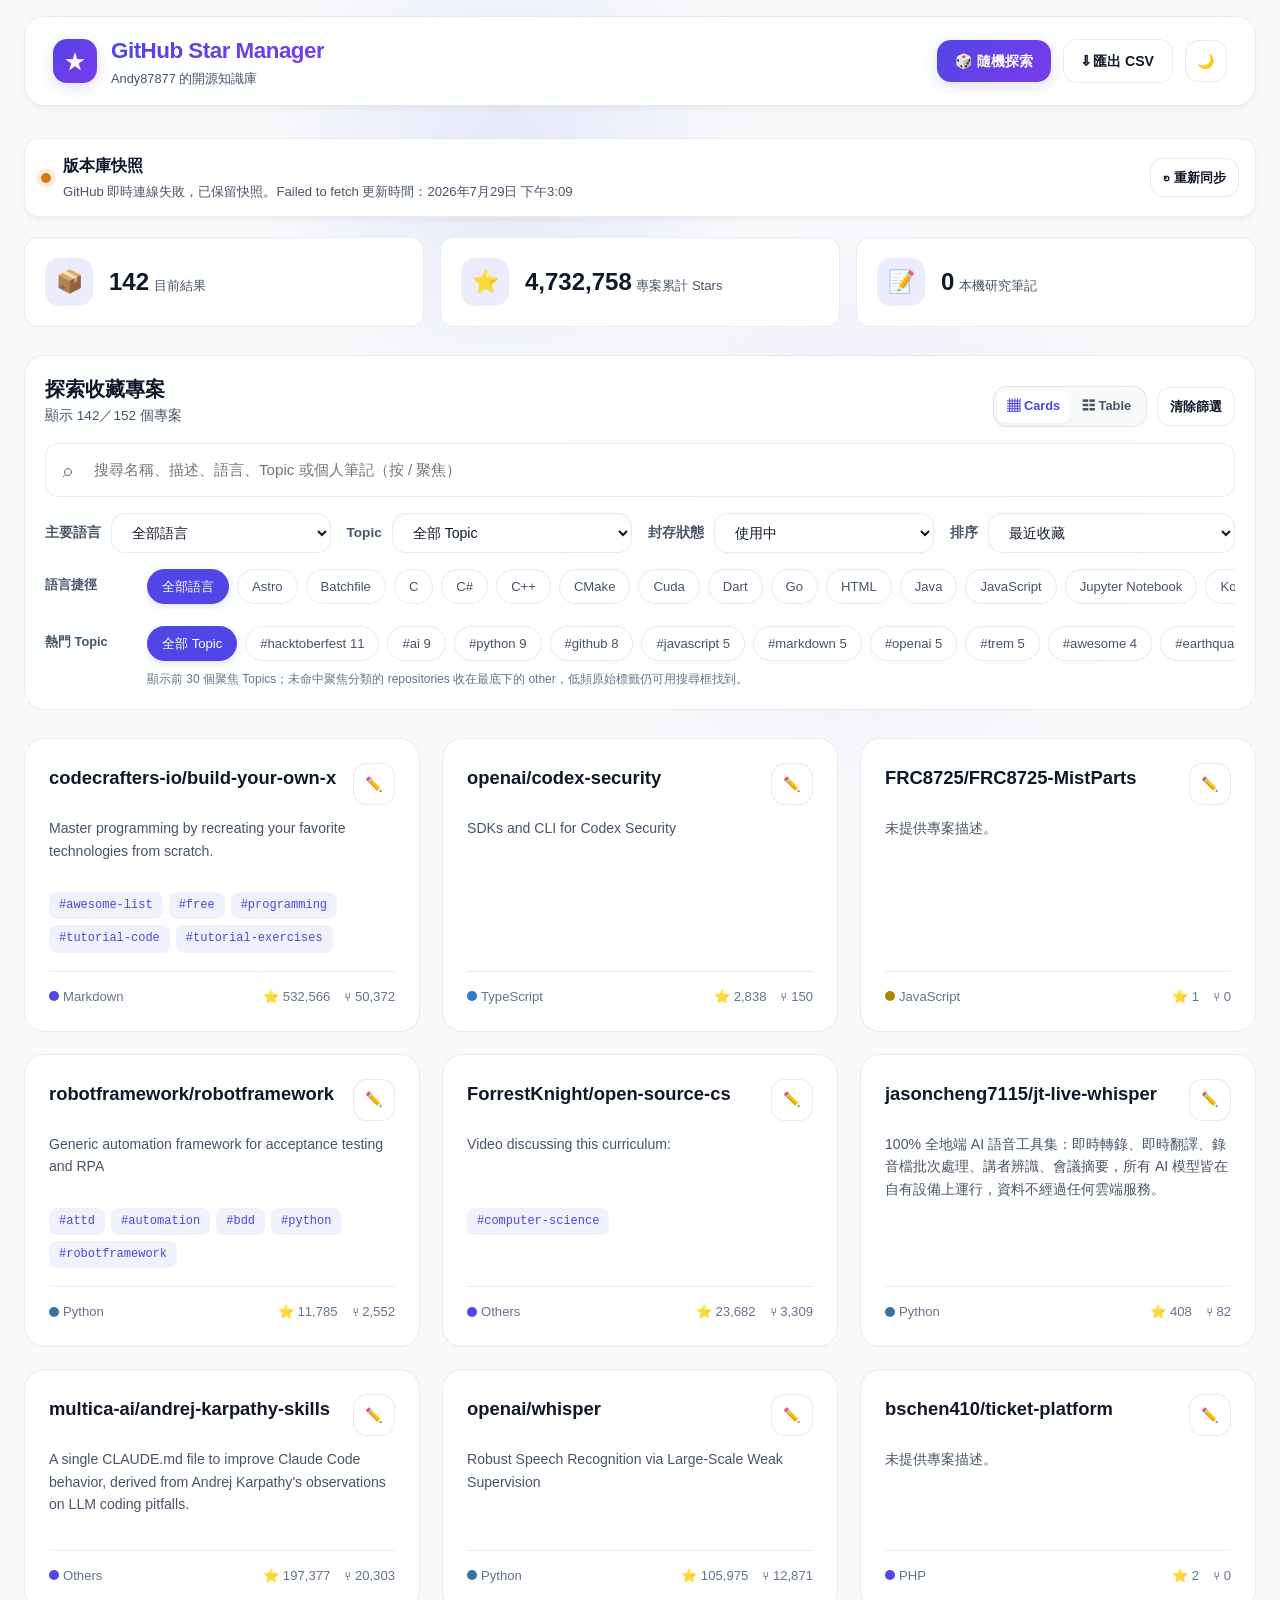
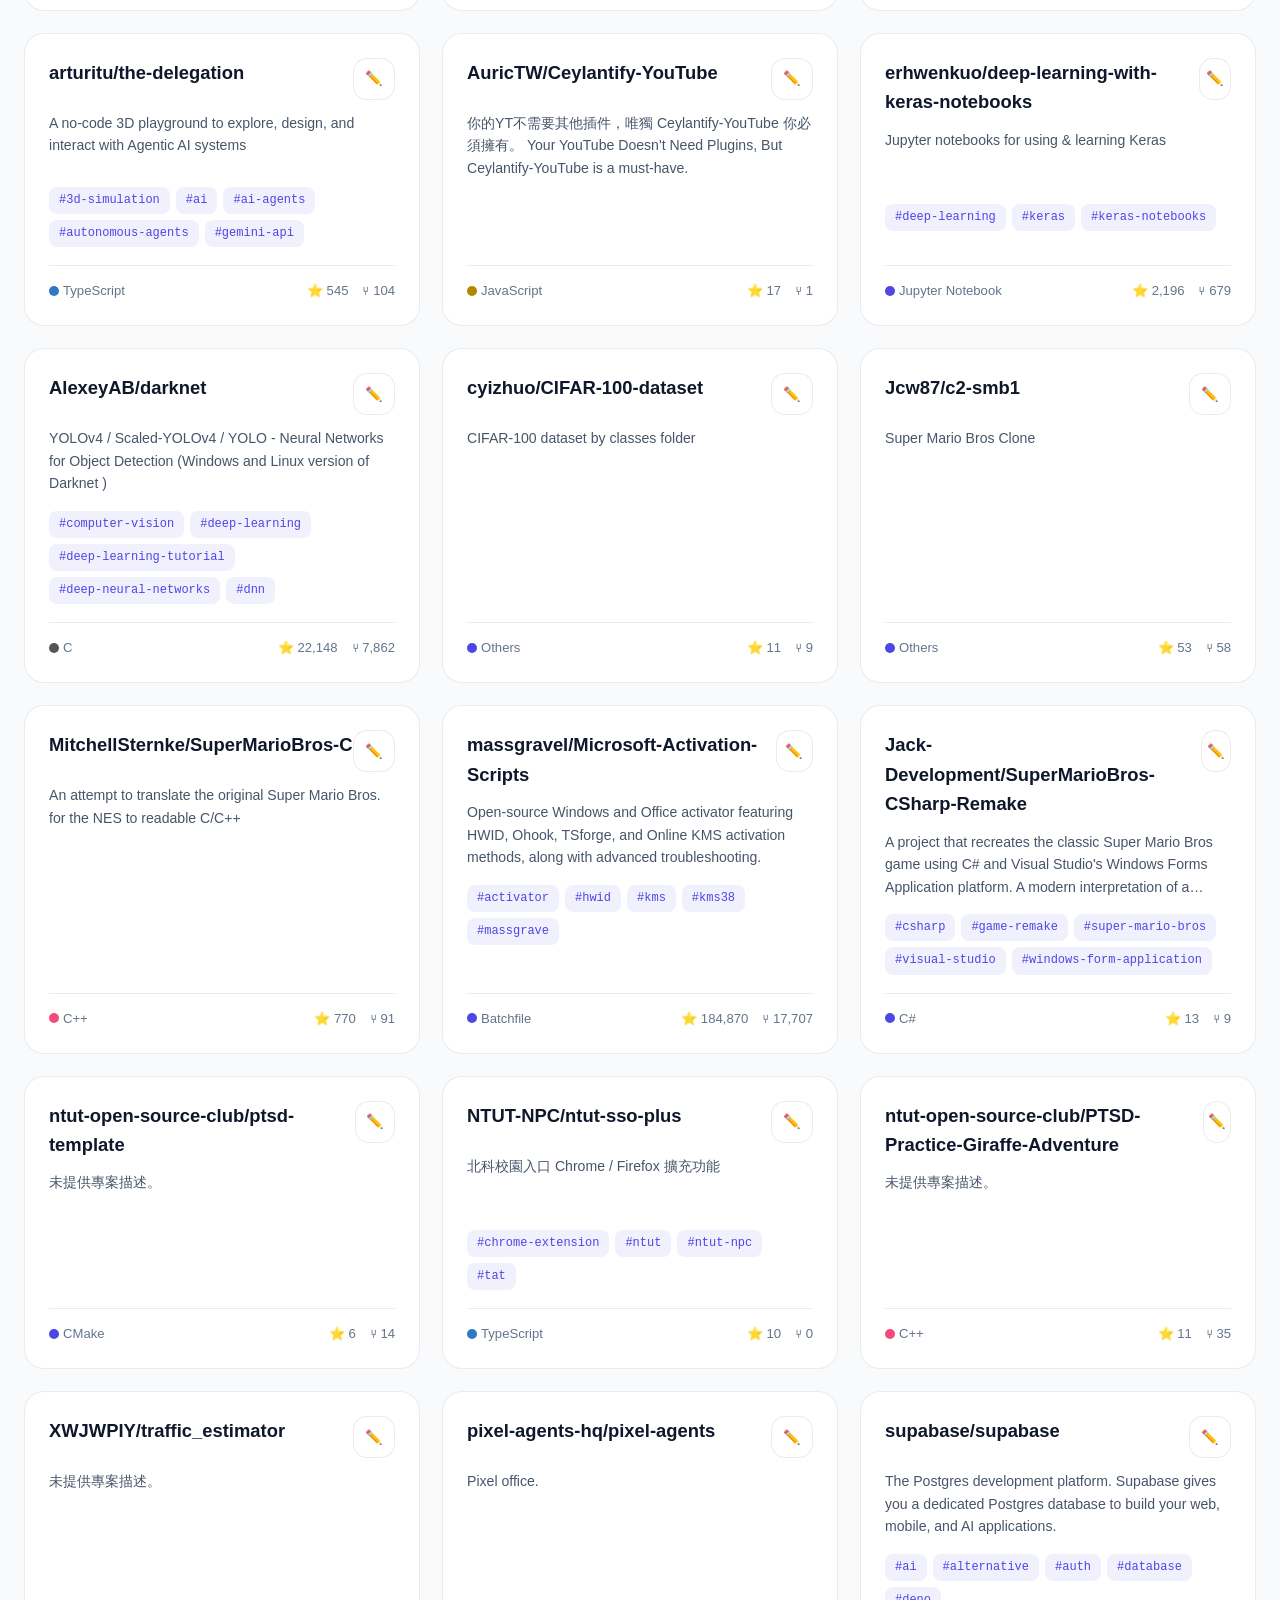
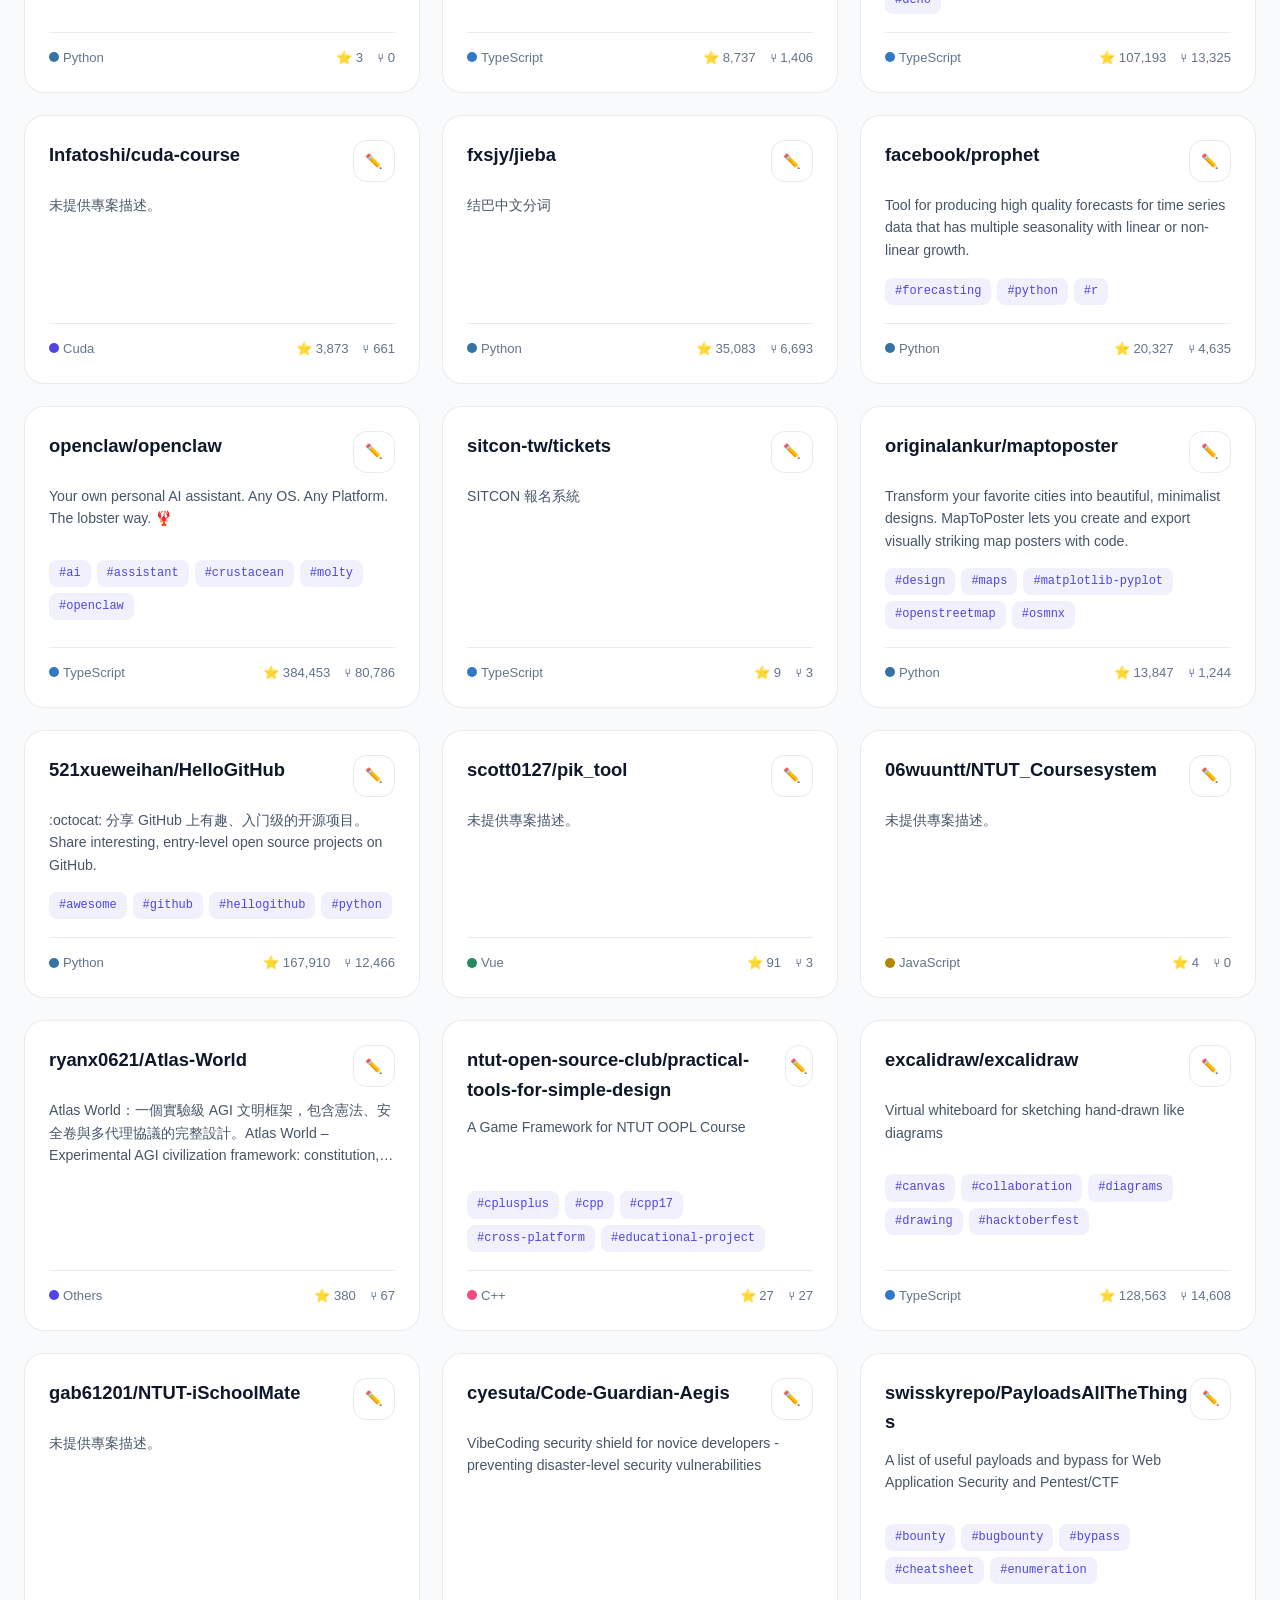
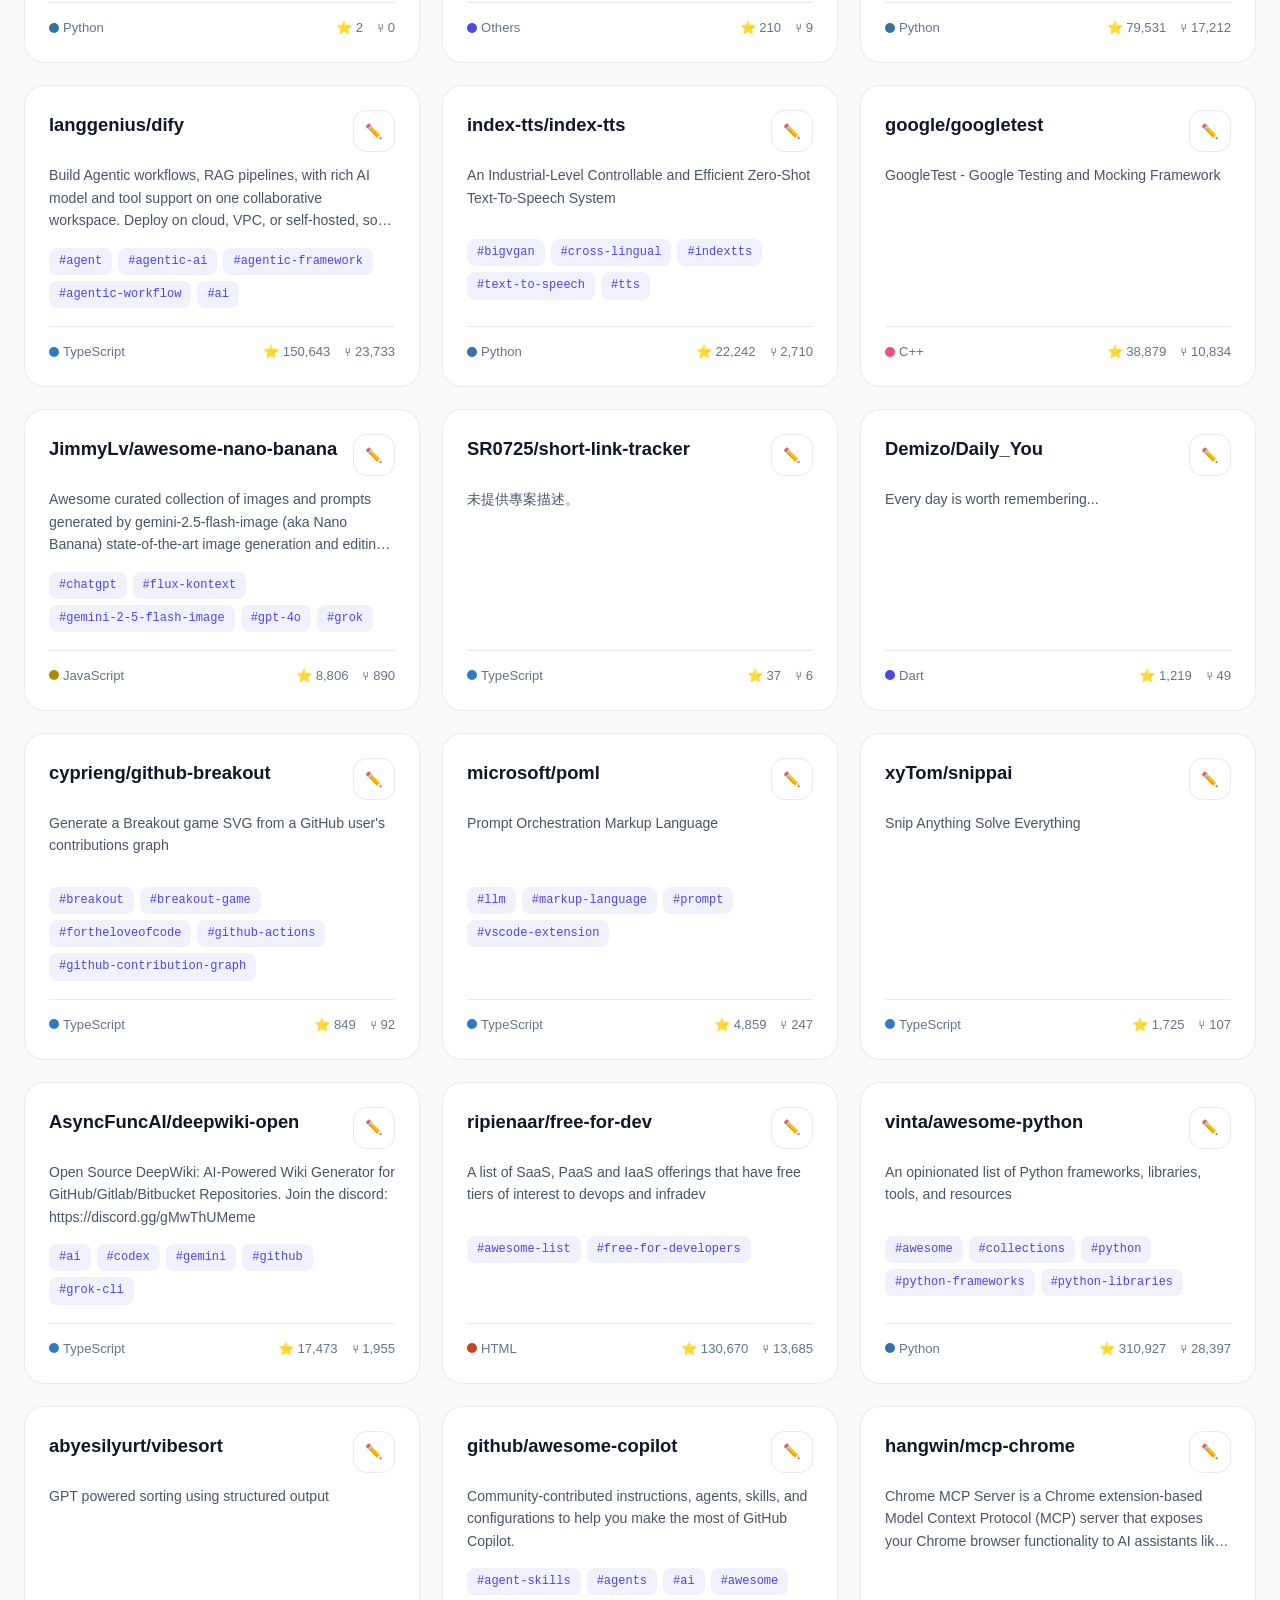
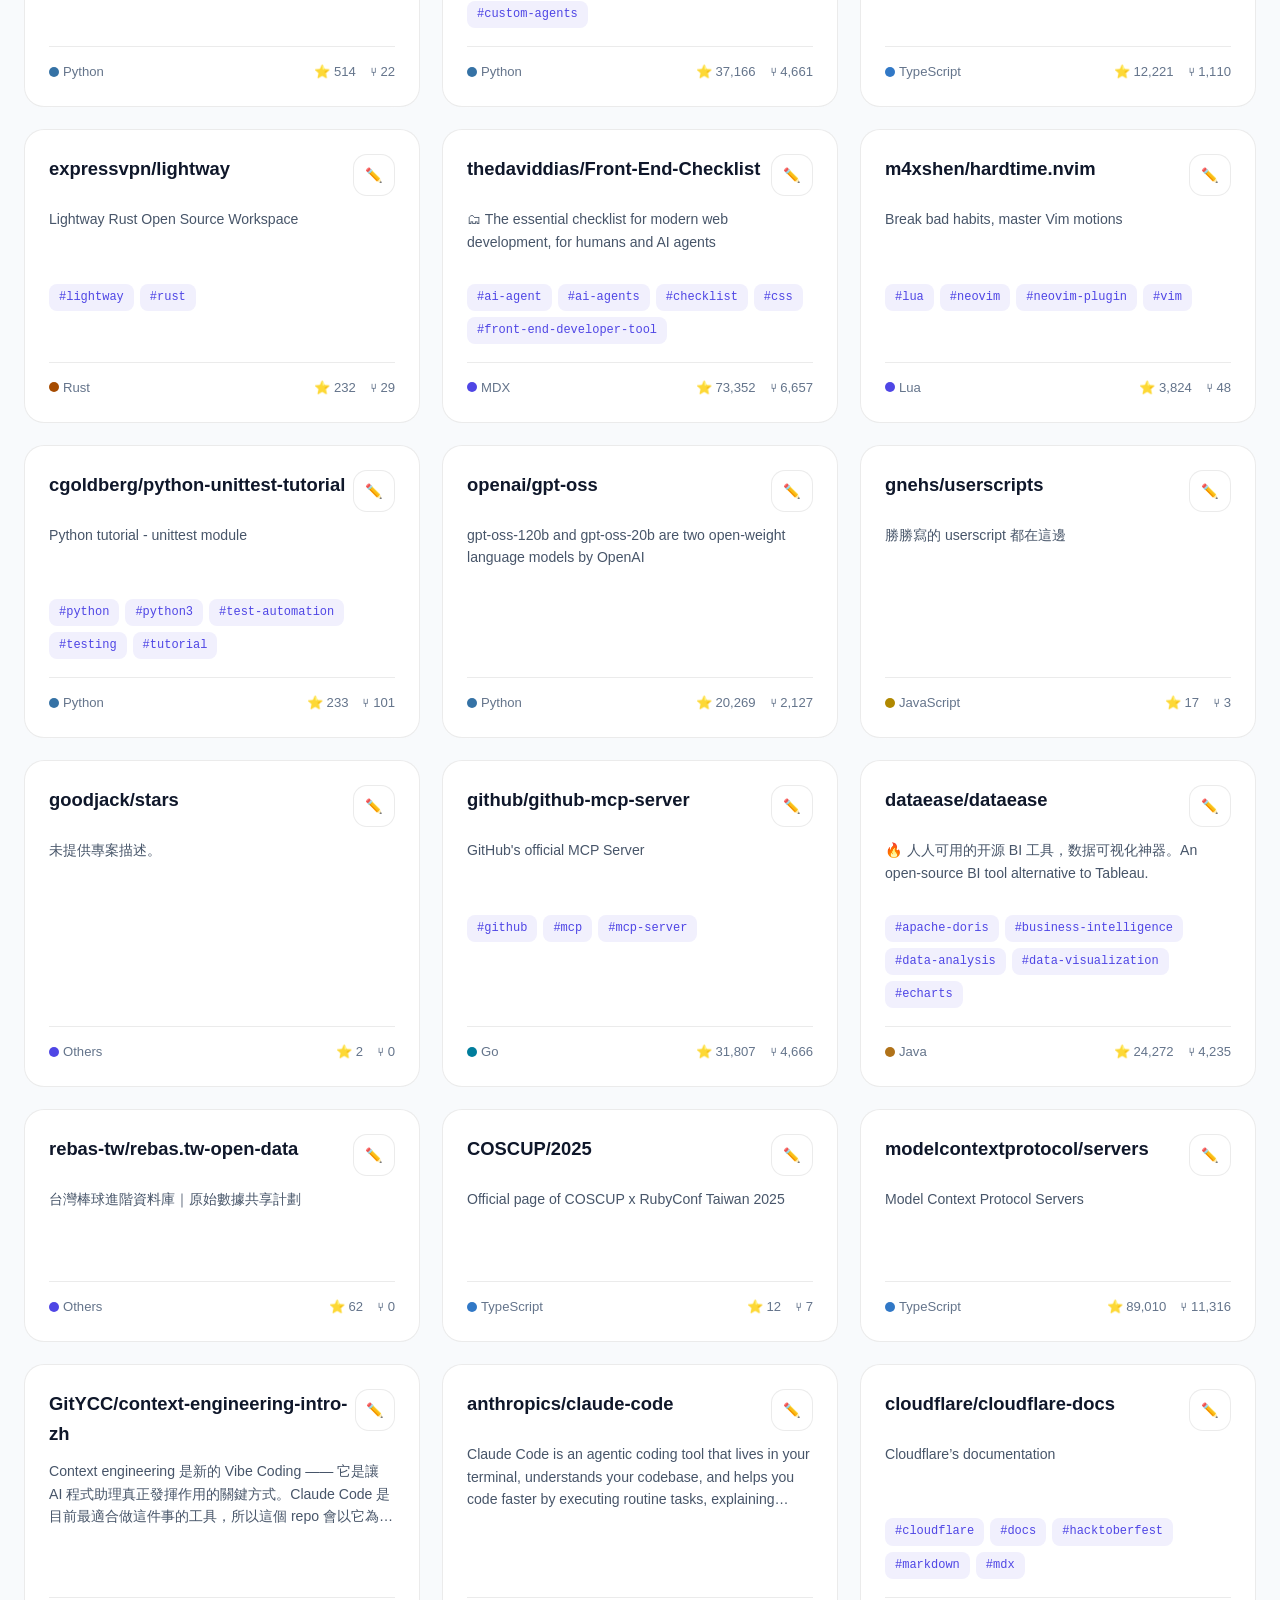
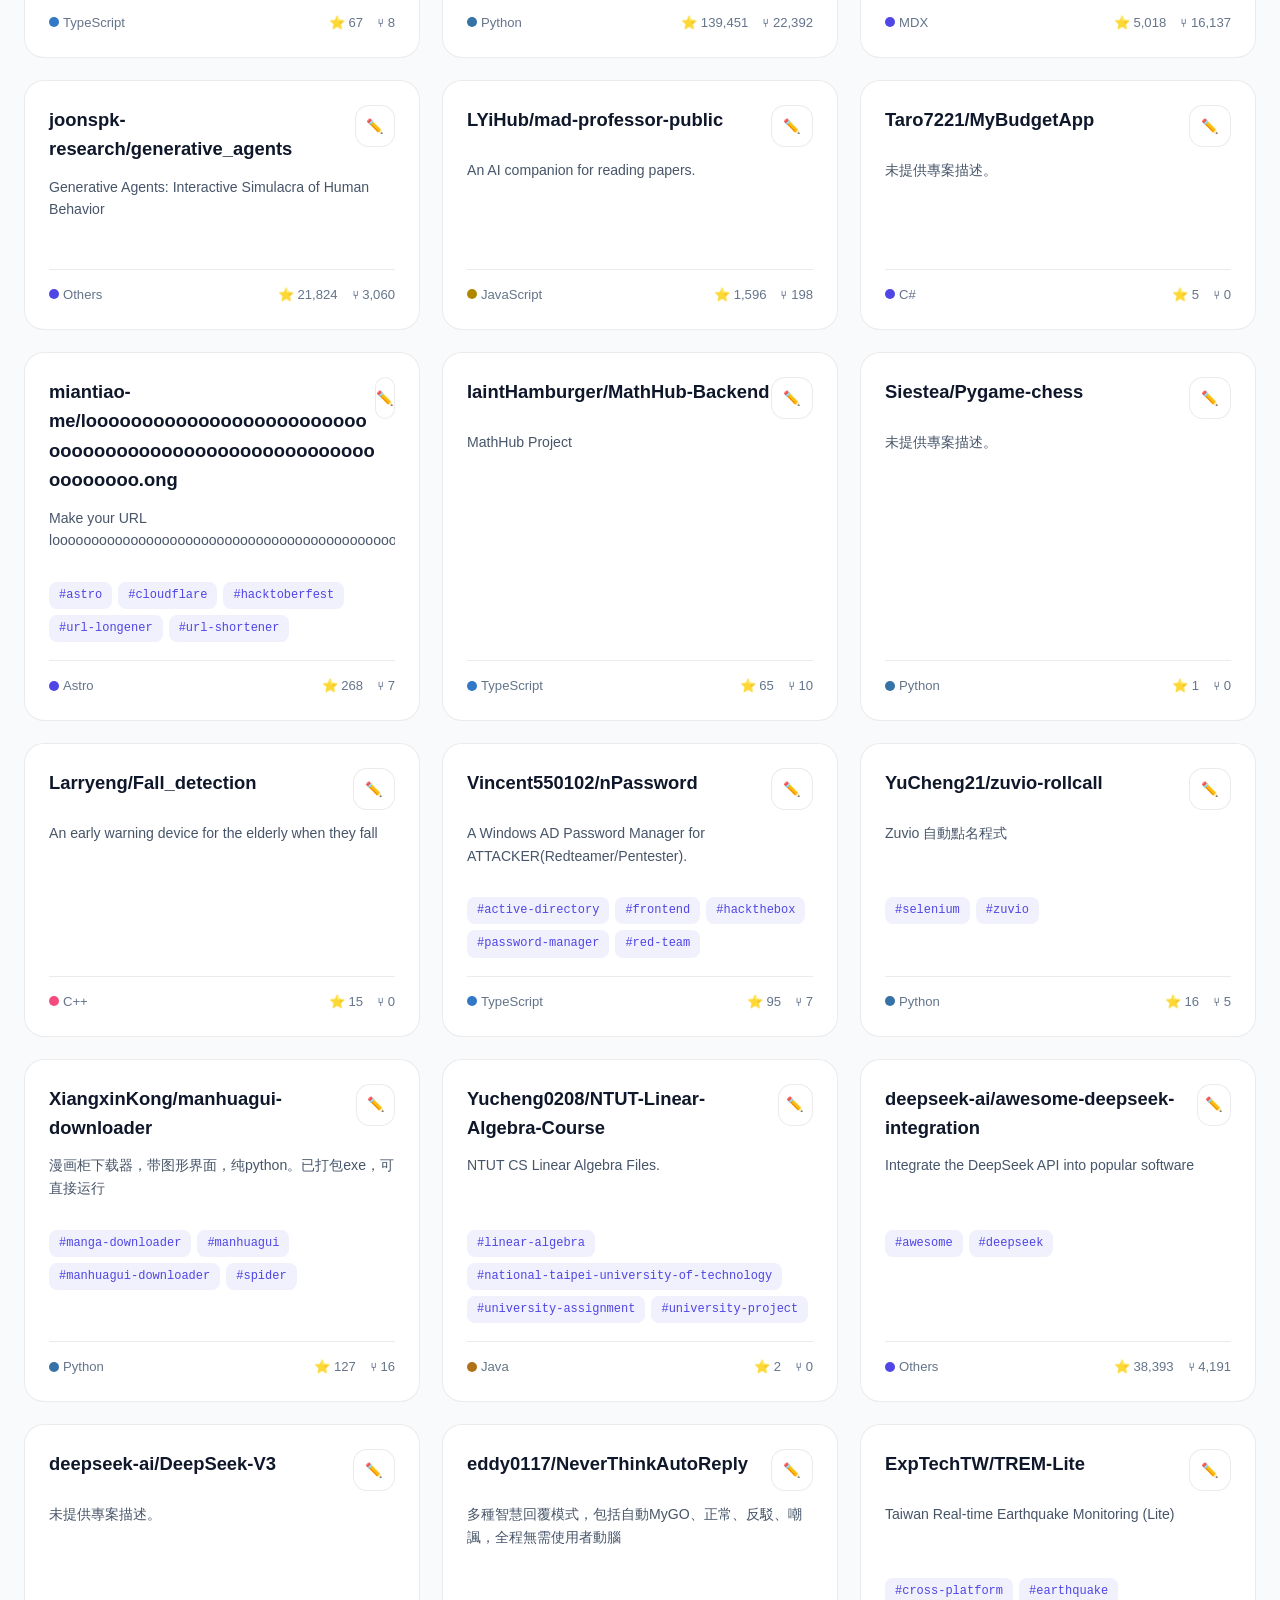
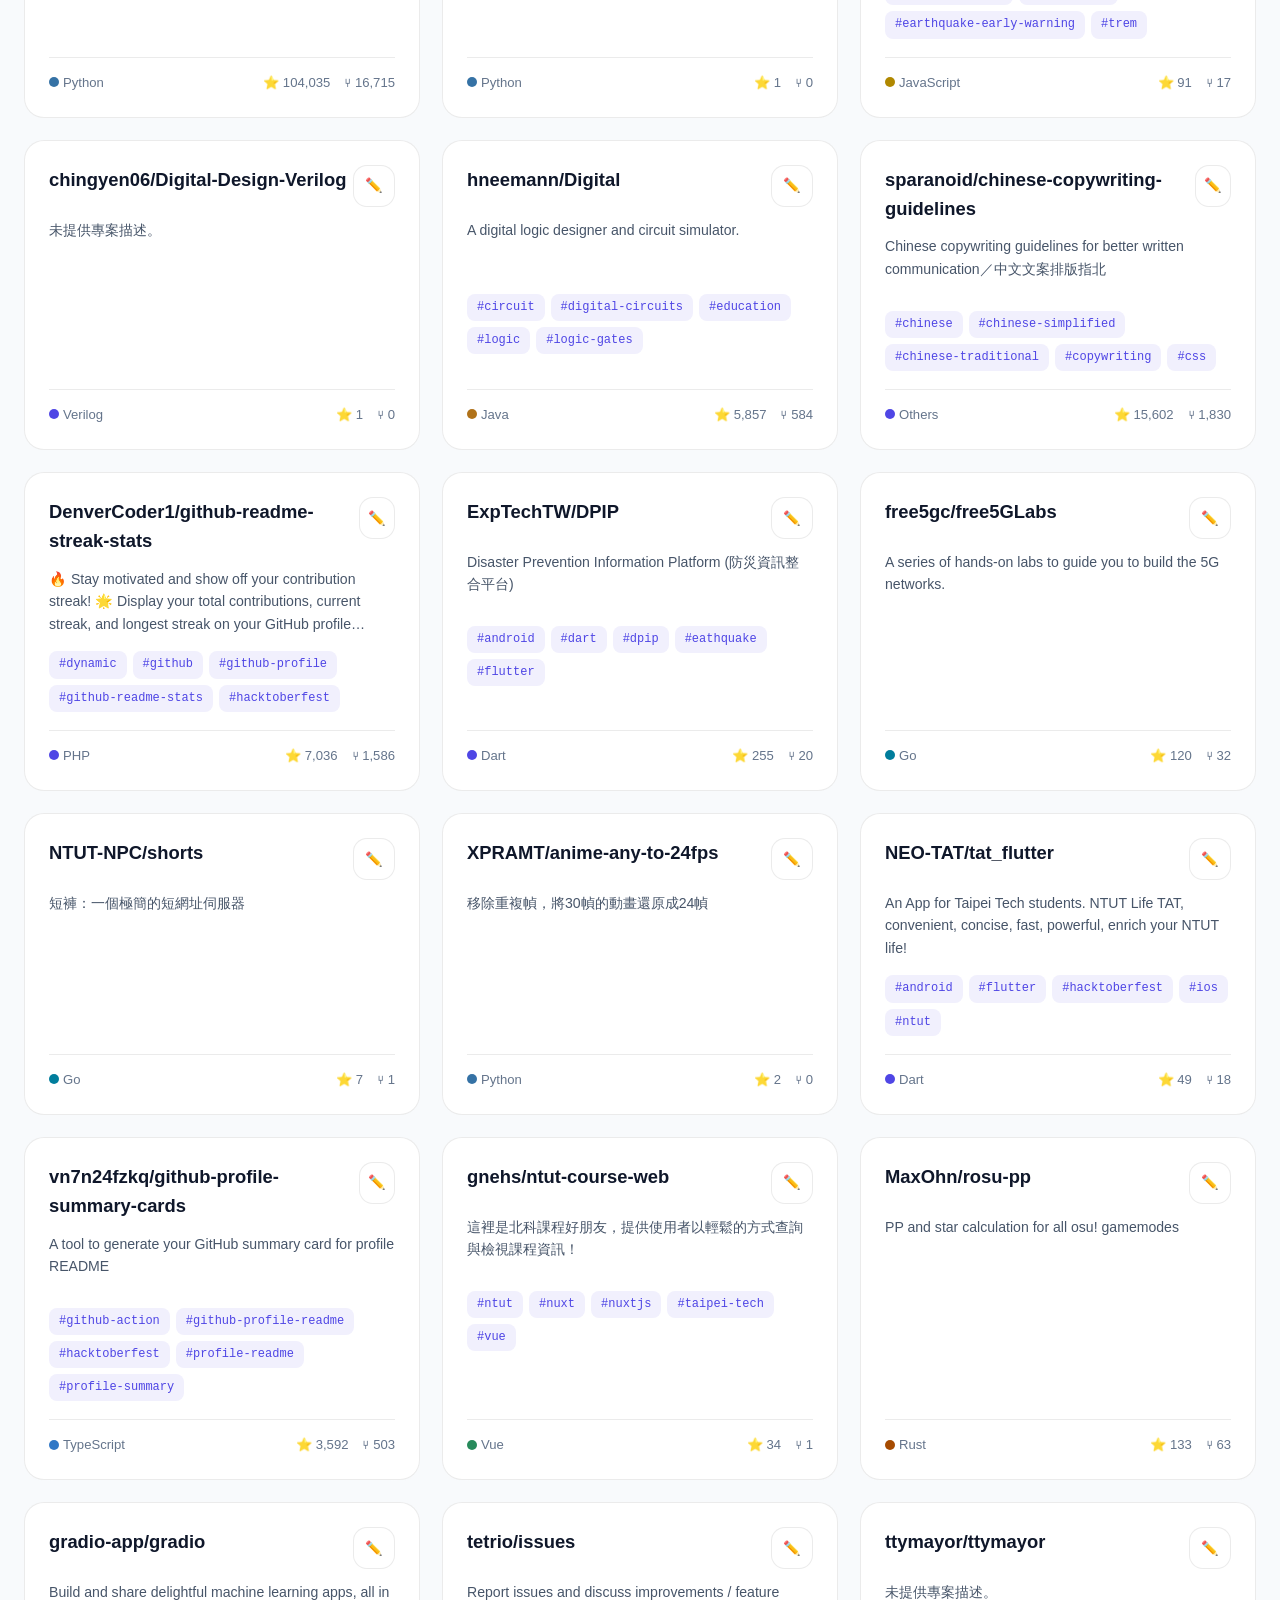
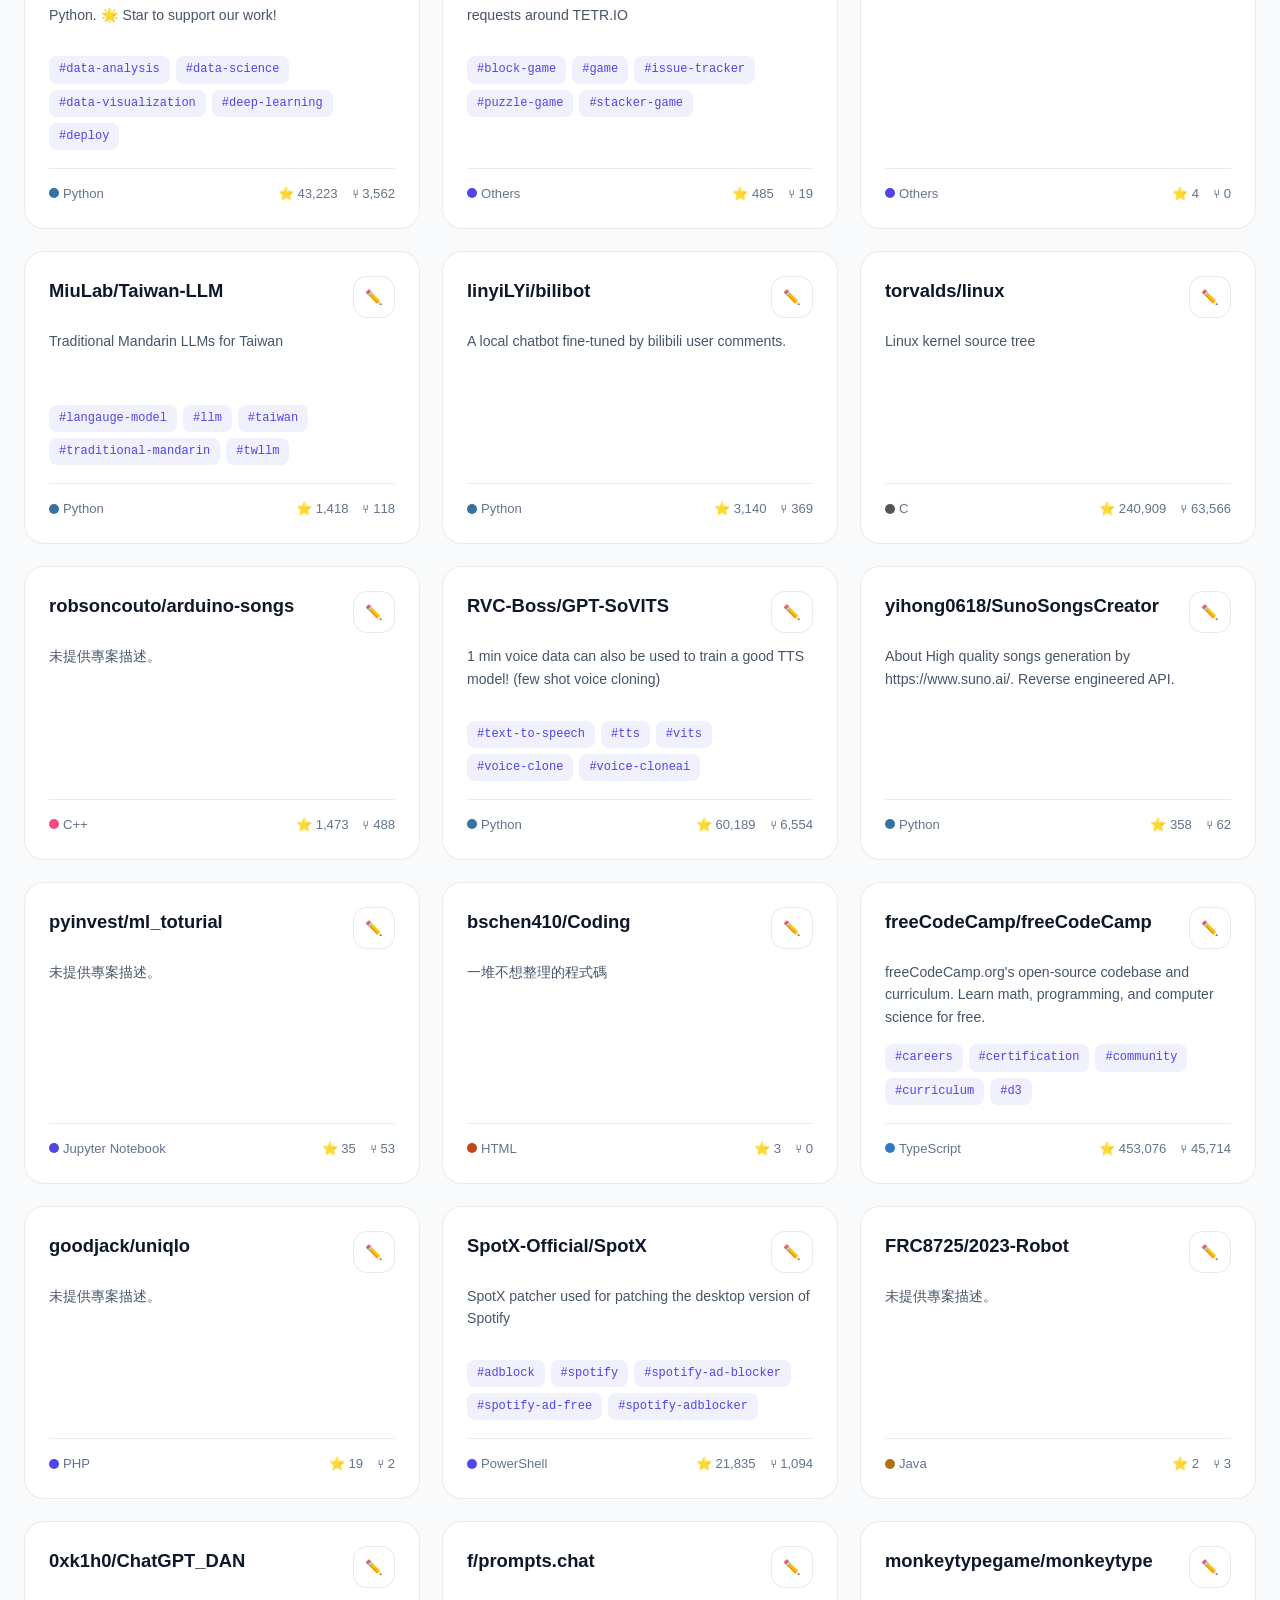
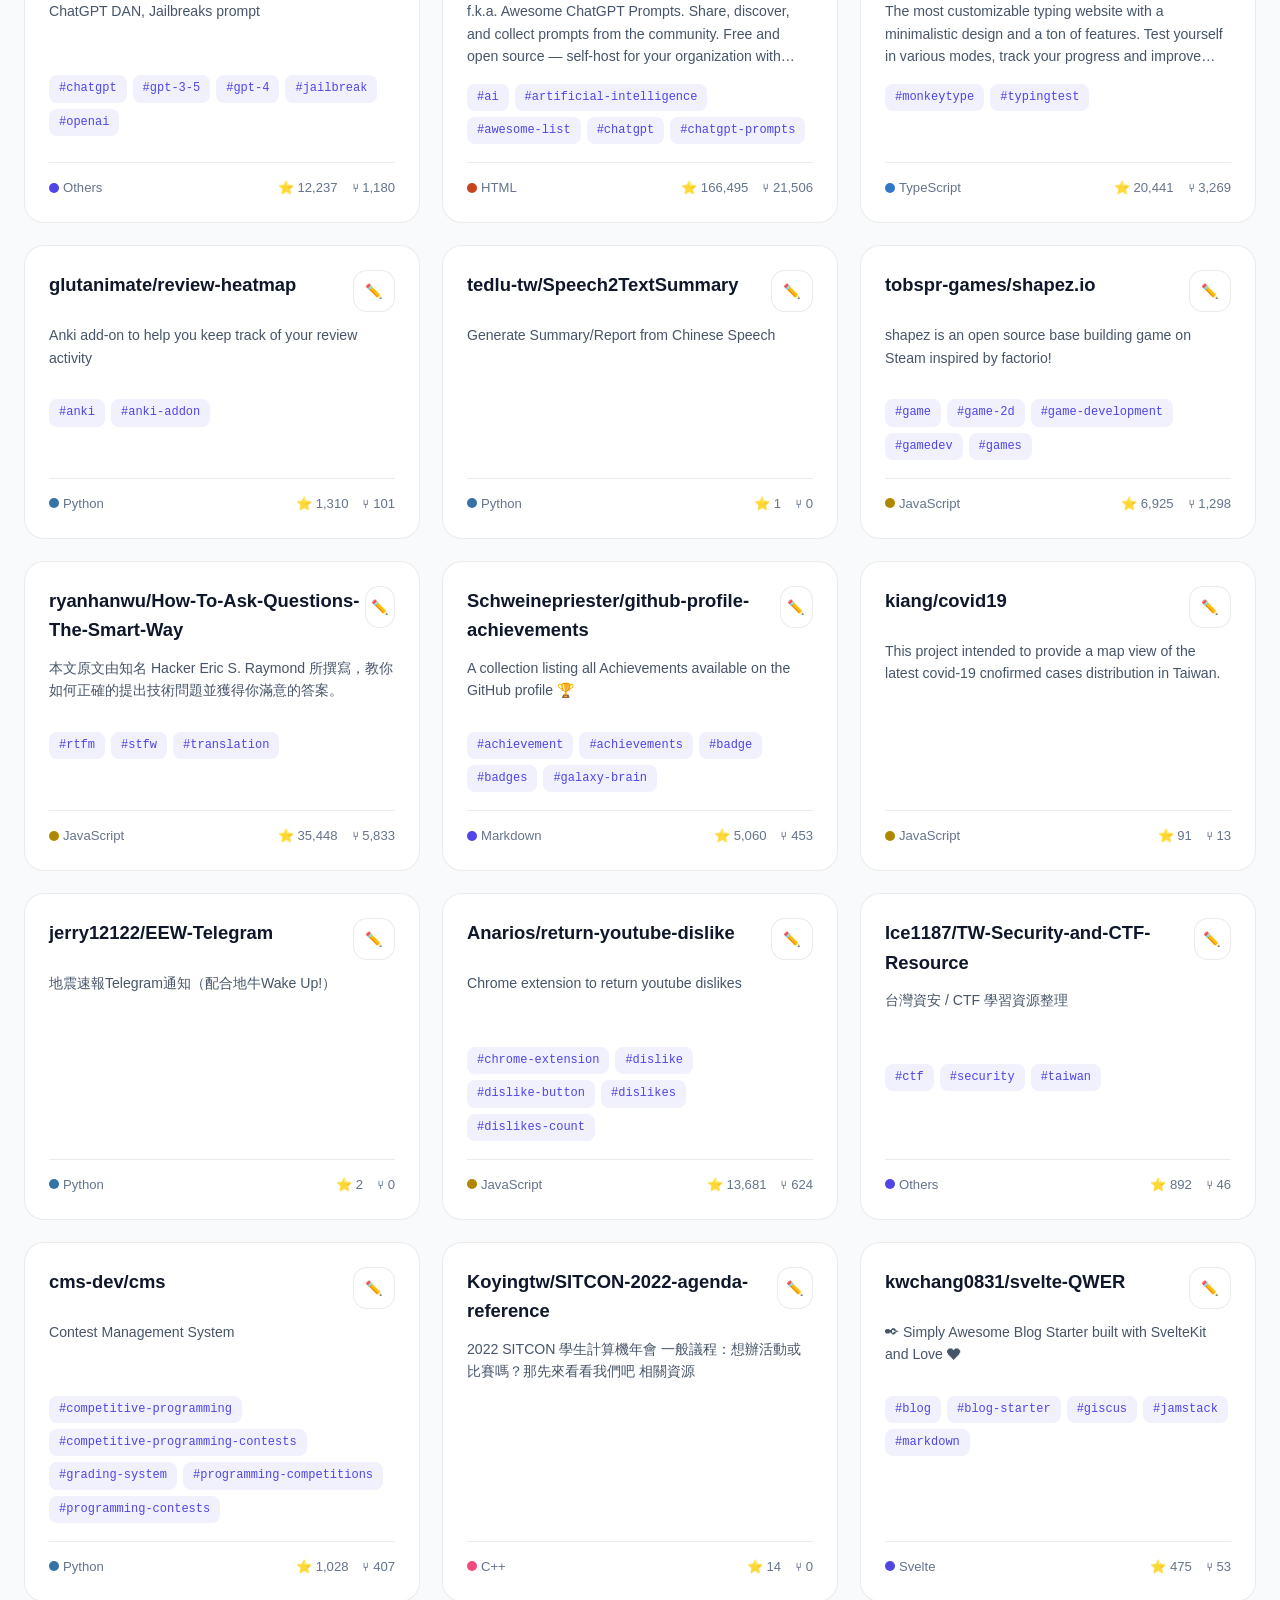
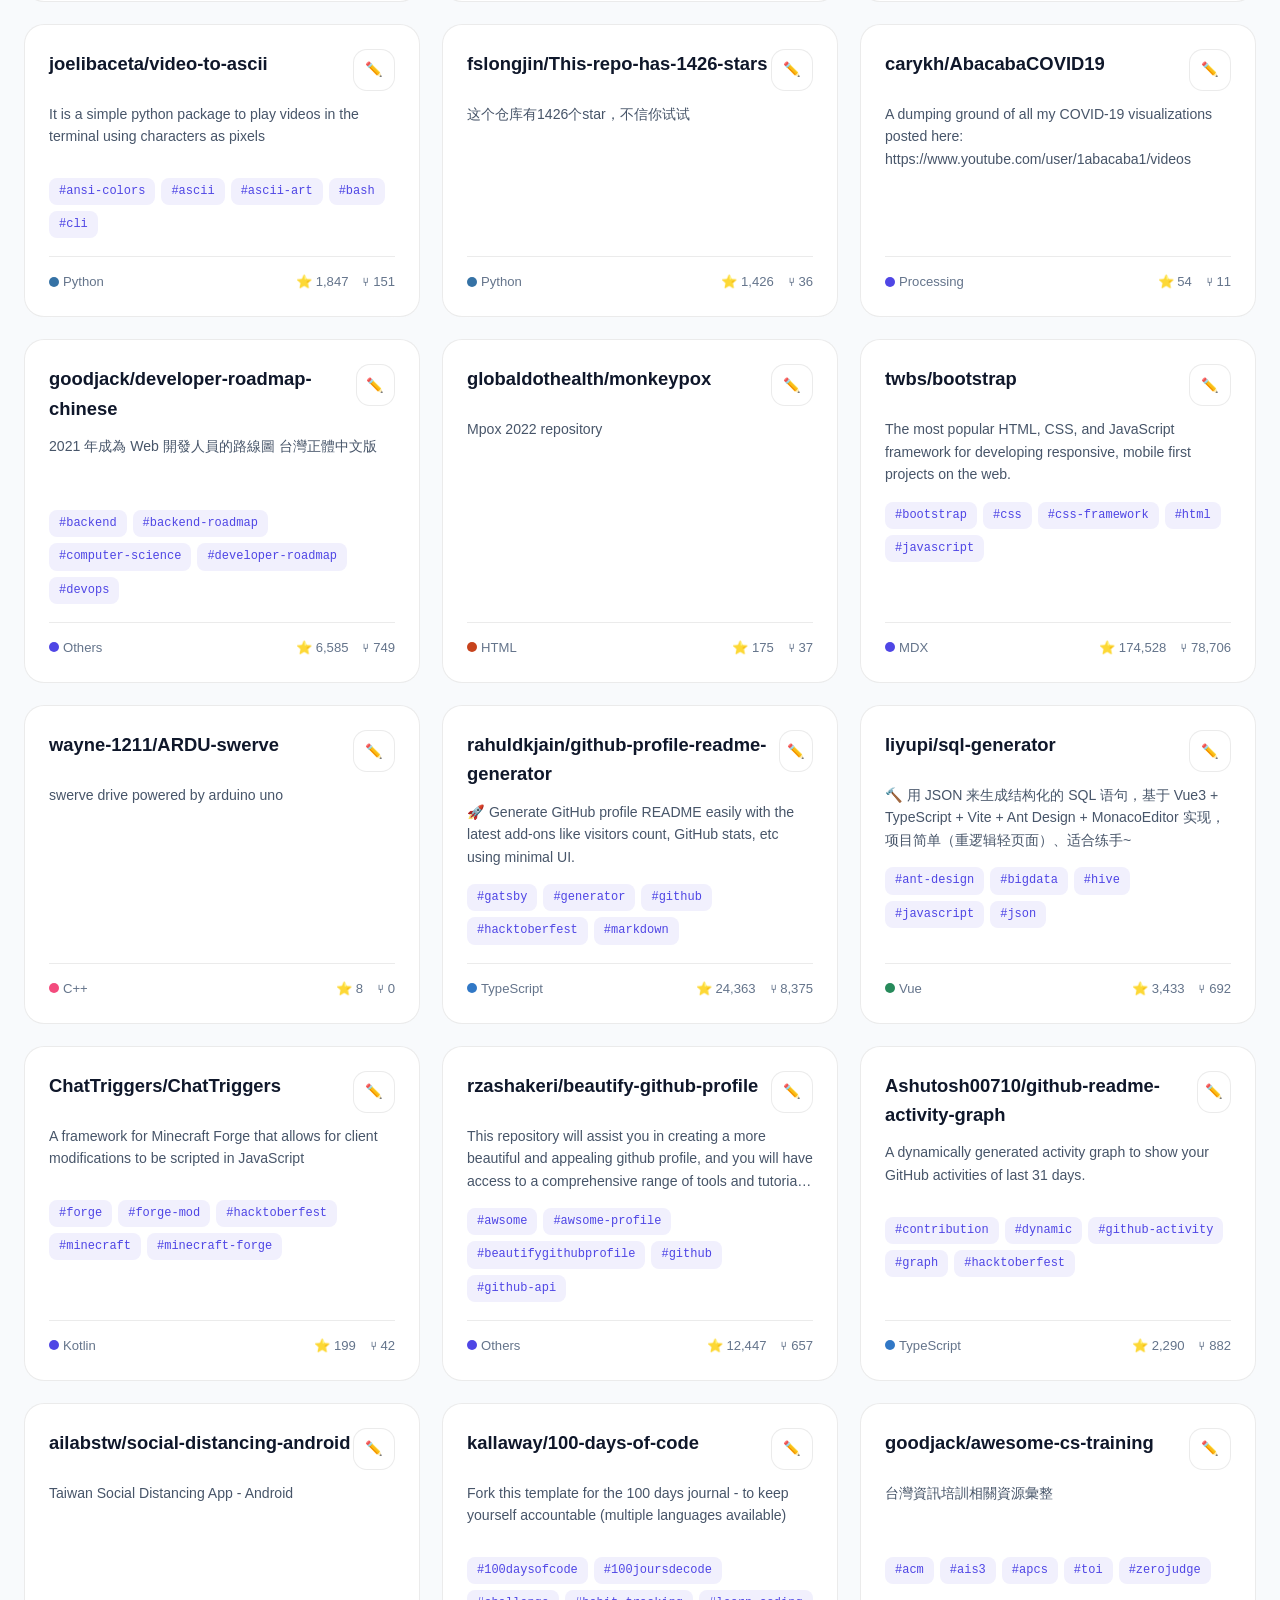
==== commit b533a28a: "feat: implement GitHub Stars sync pipeline with automated categorization and reporting" ====
--- a/index.html
+++ b/index.html
@@ -132,7 +132,7 @@
         <span class="chip-label">熱門 Topic</span>
         <div>
           <div id="topicChips" class="chips-container" aria-label="Topic 快速篩選"></div>
-          <p class="topic-policy-note">只顯示重複出現的前 30 個 Topics；低頻標籤仍可用上方搜尋框找到。</p>
+          <p class="topic-policy-note">顯示前 30 個聚焦 Topics；未命中聚焦分類的 repositories 收在最底下的 other，低頻原始標籤仍可用搜尋框找到。</p>
         </div>
       </div>
     </section>
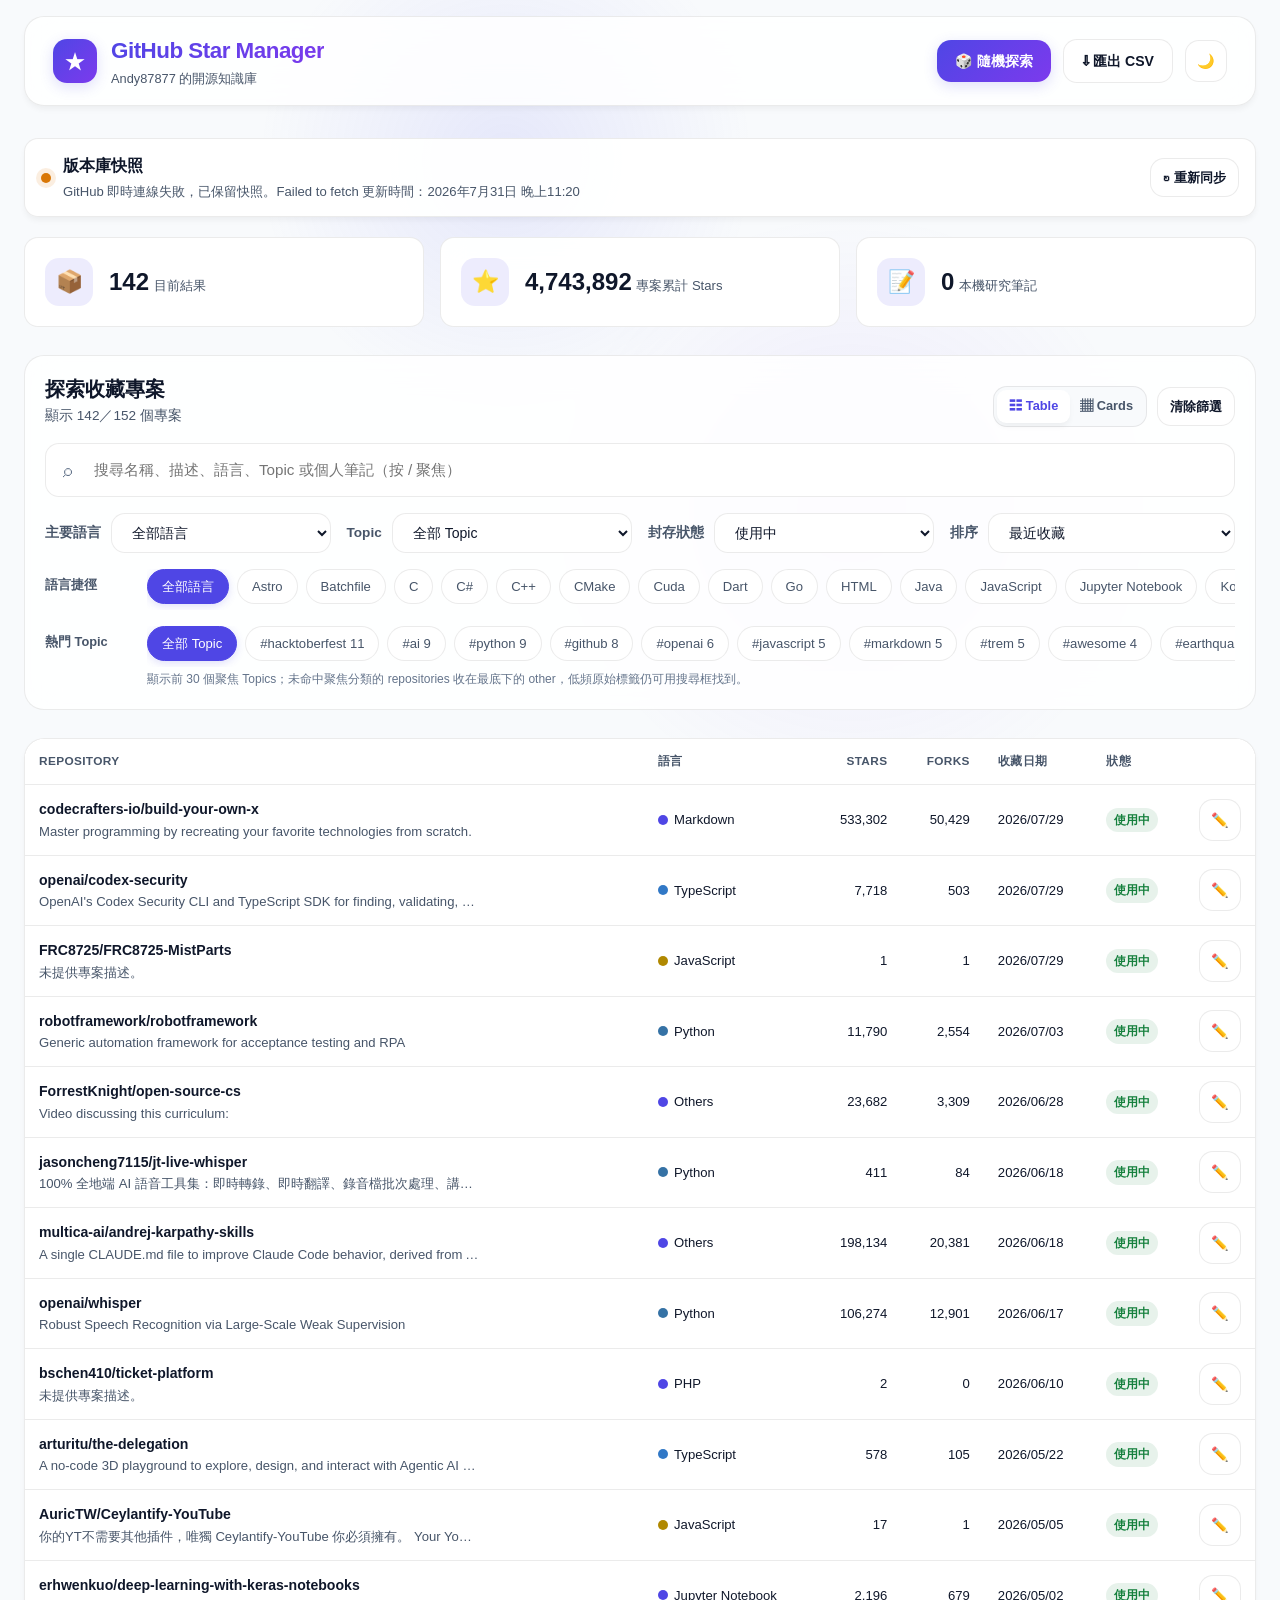
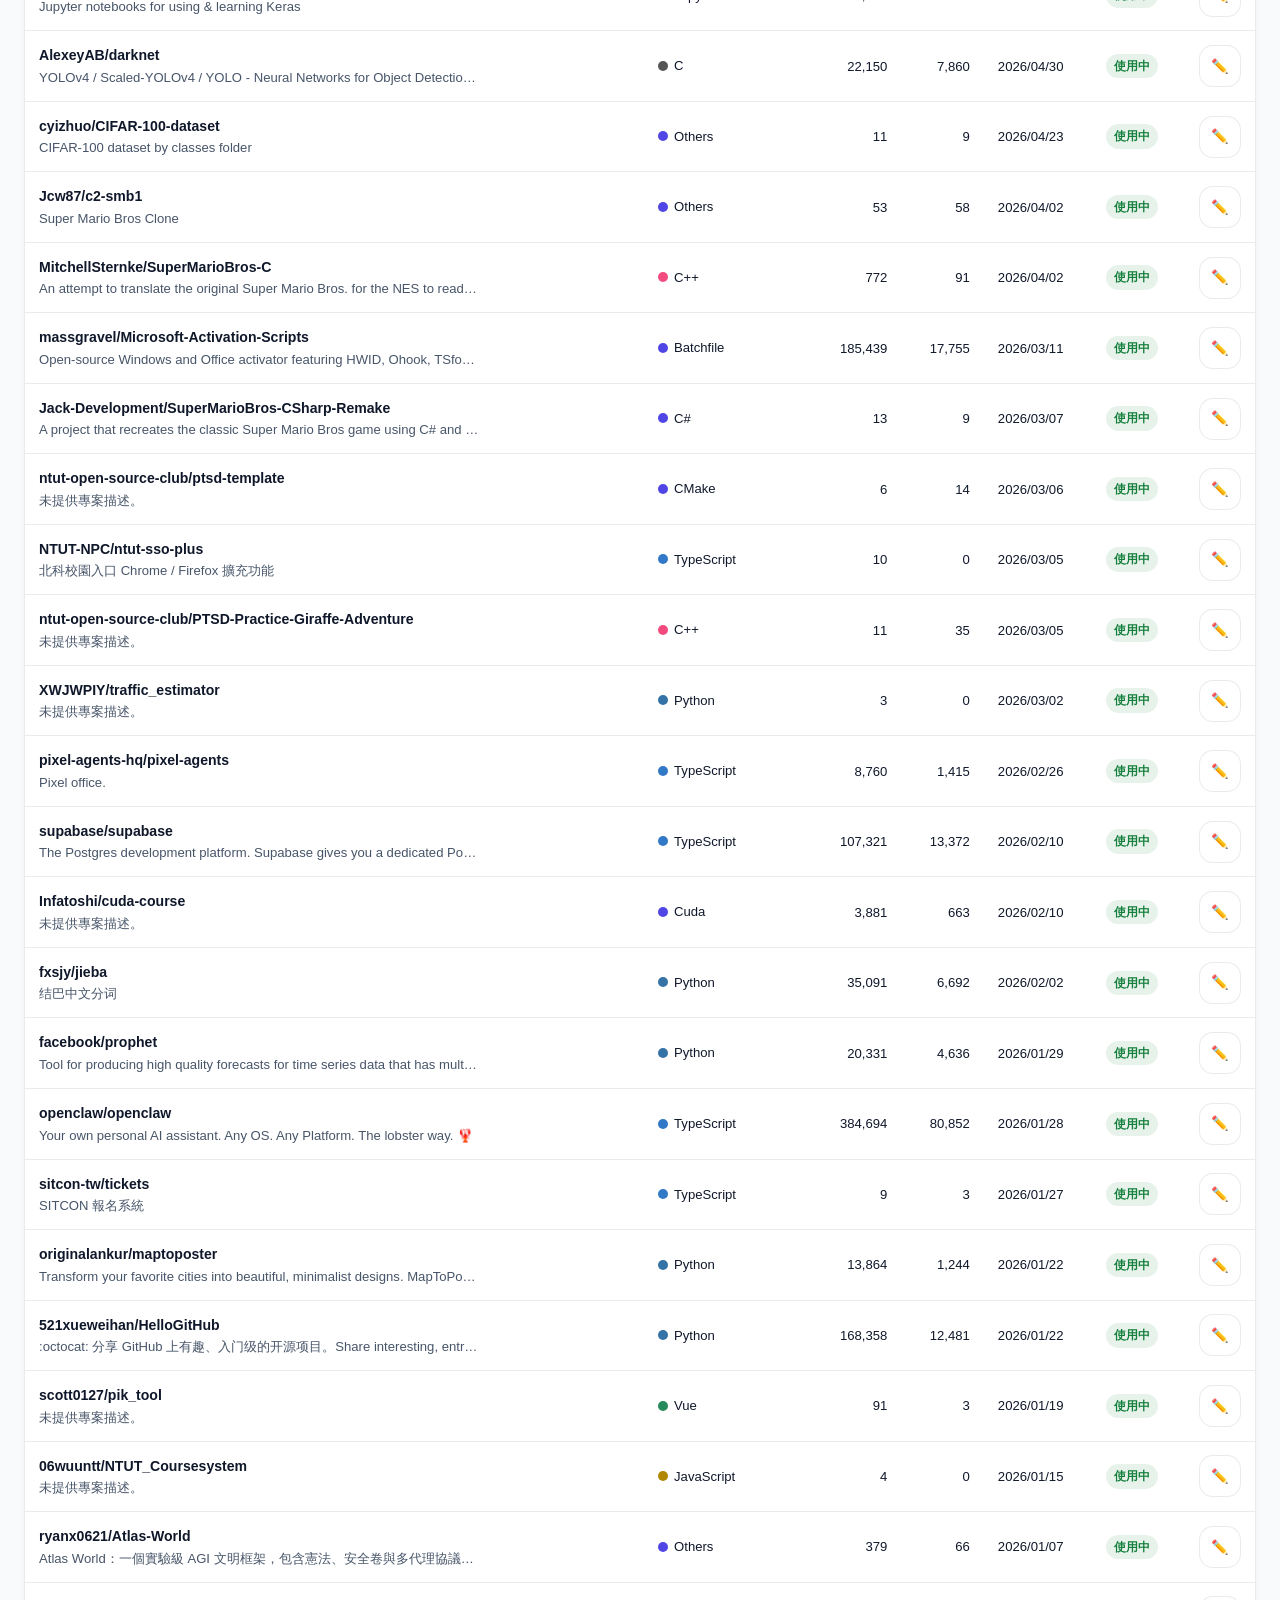
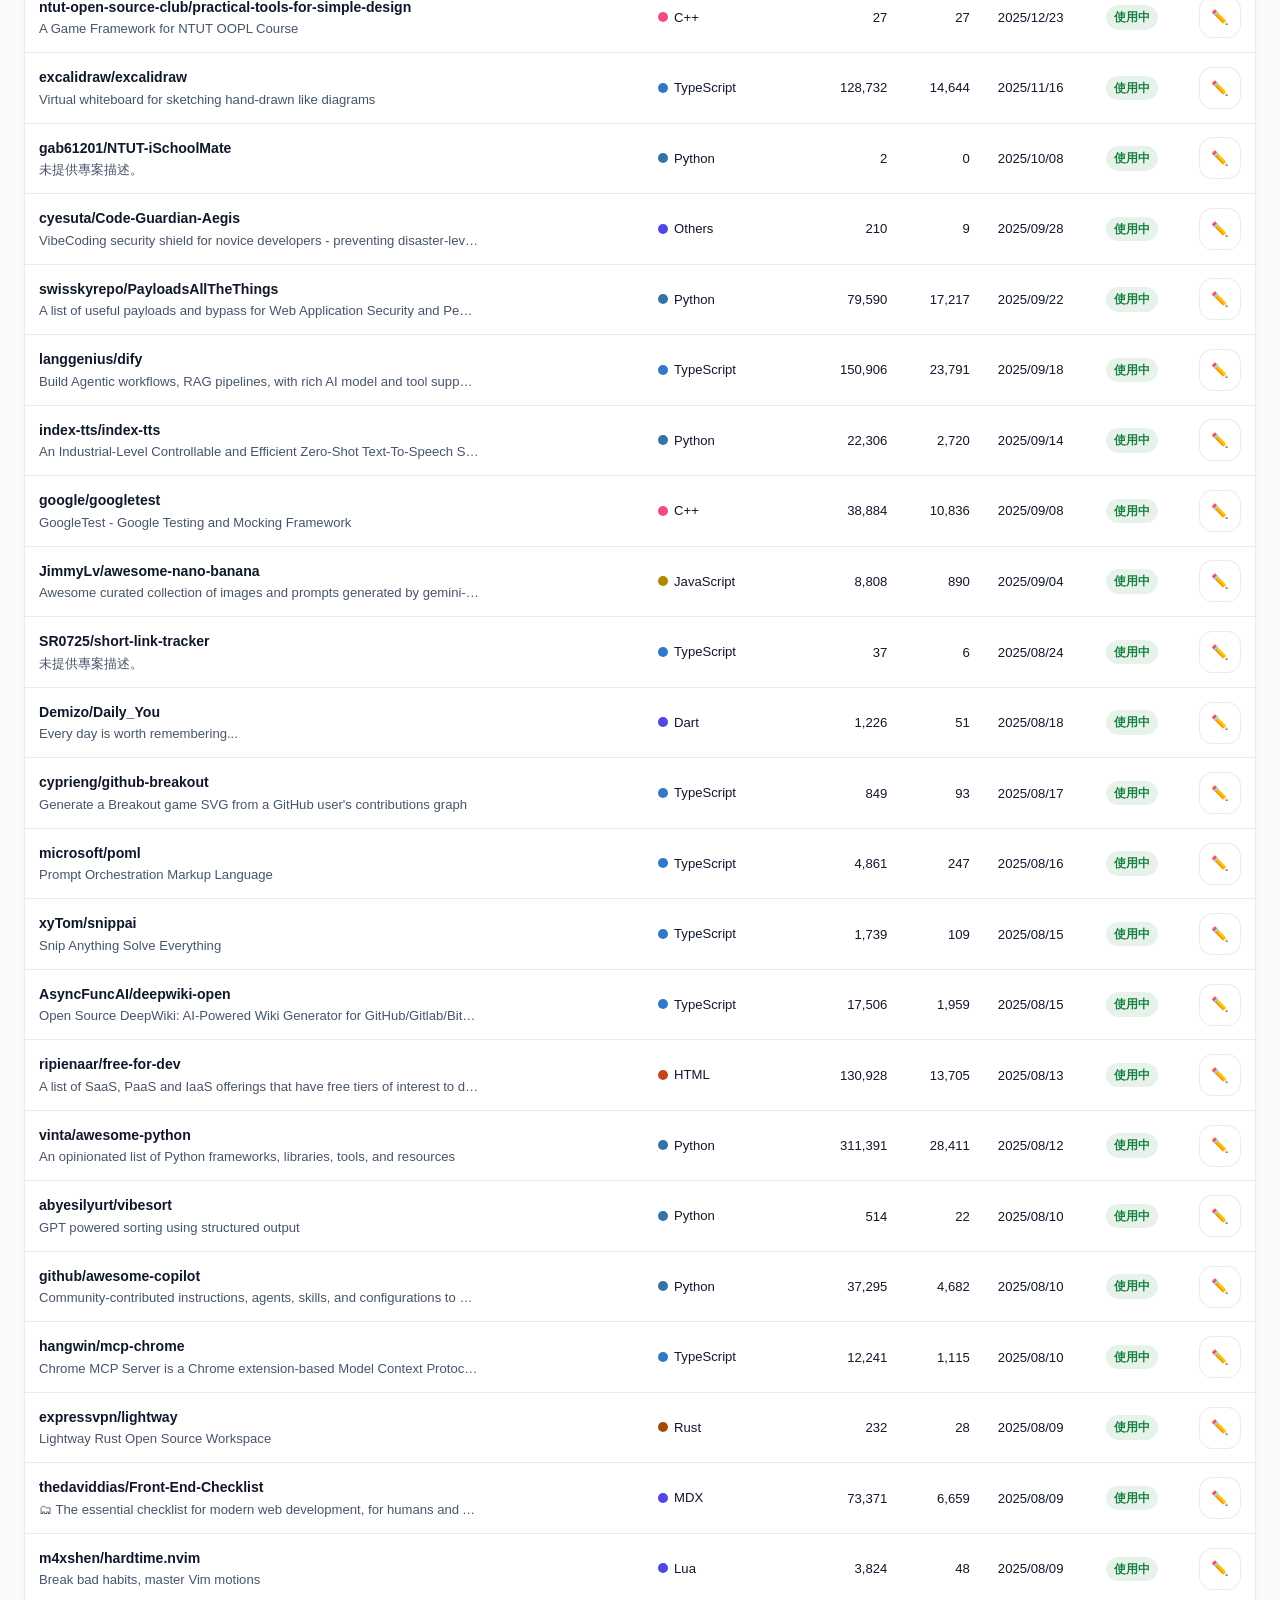
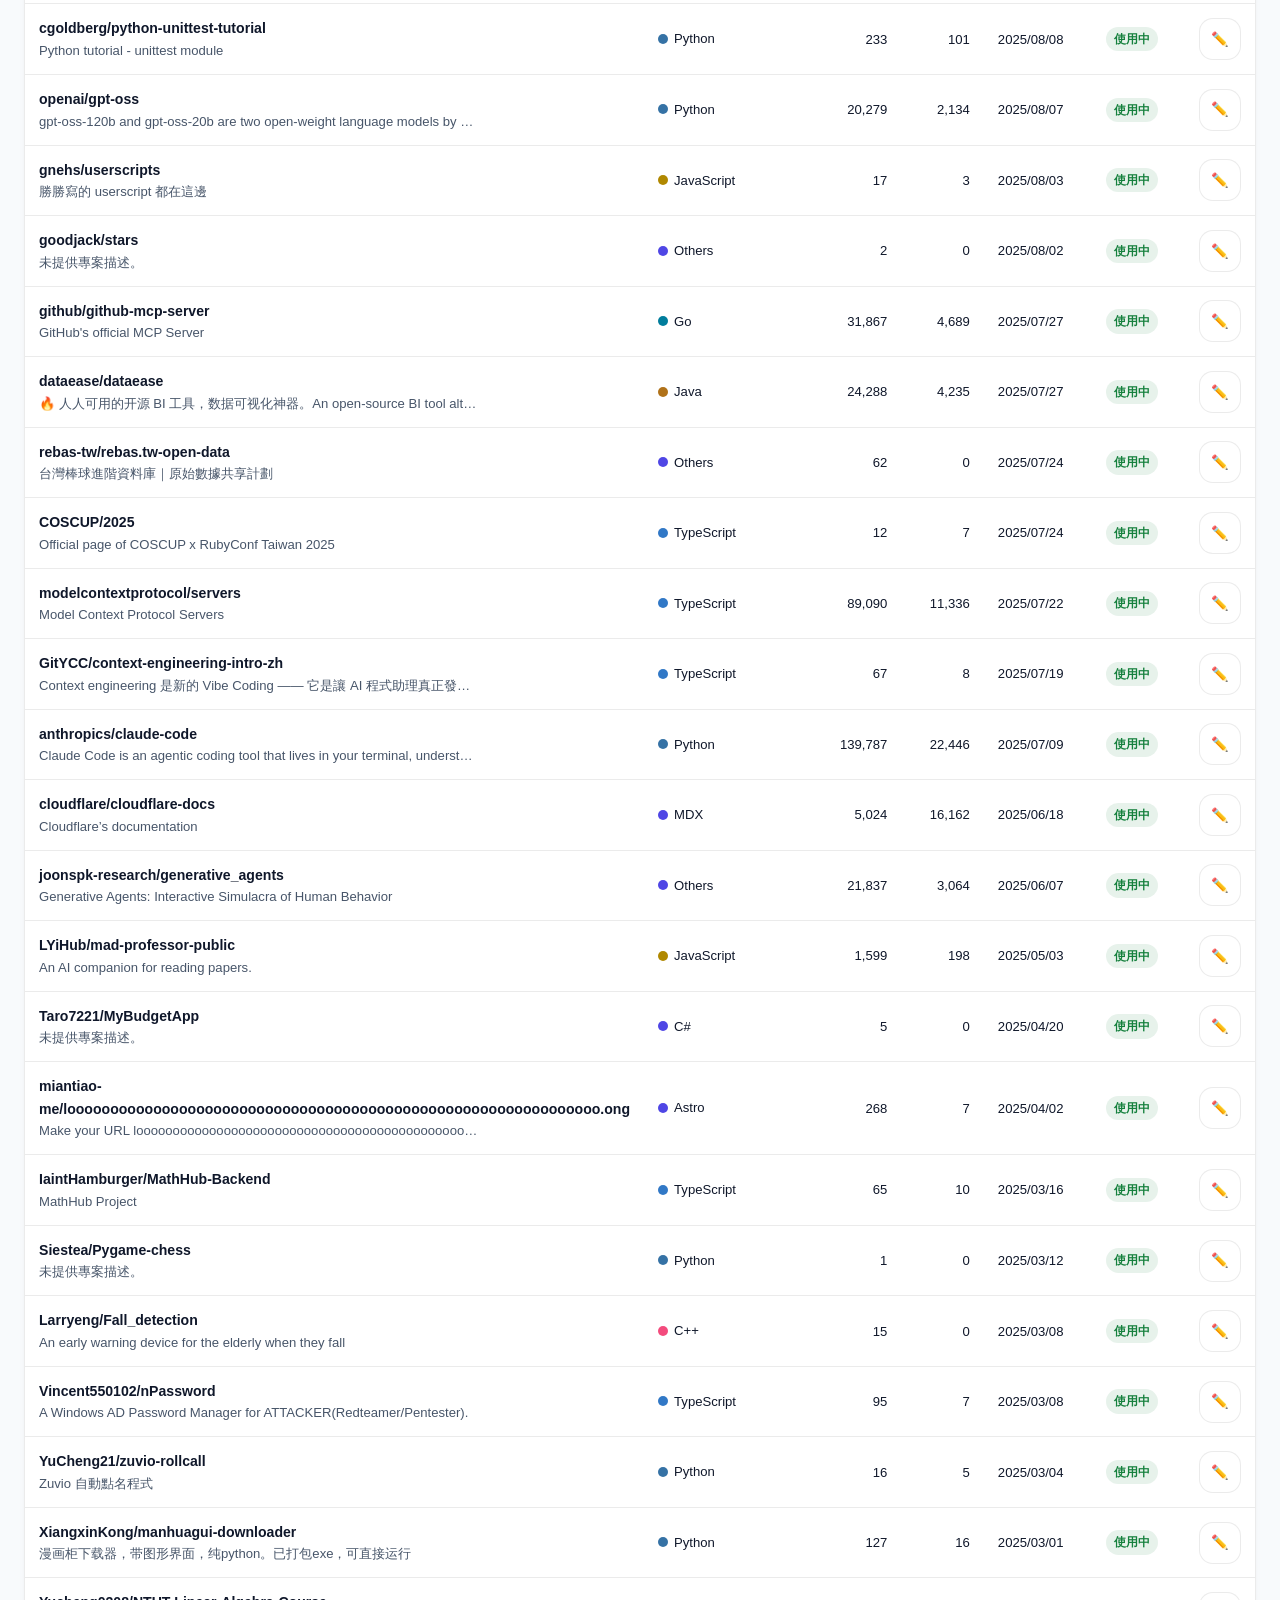
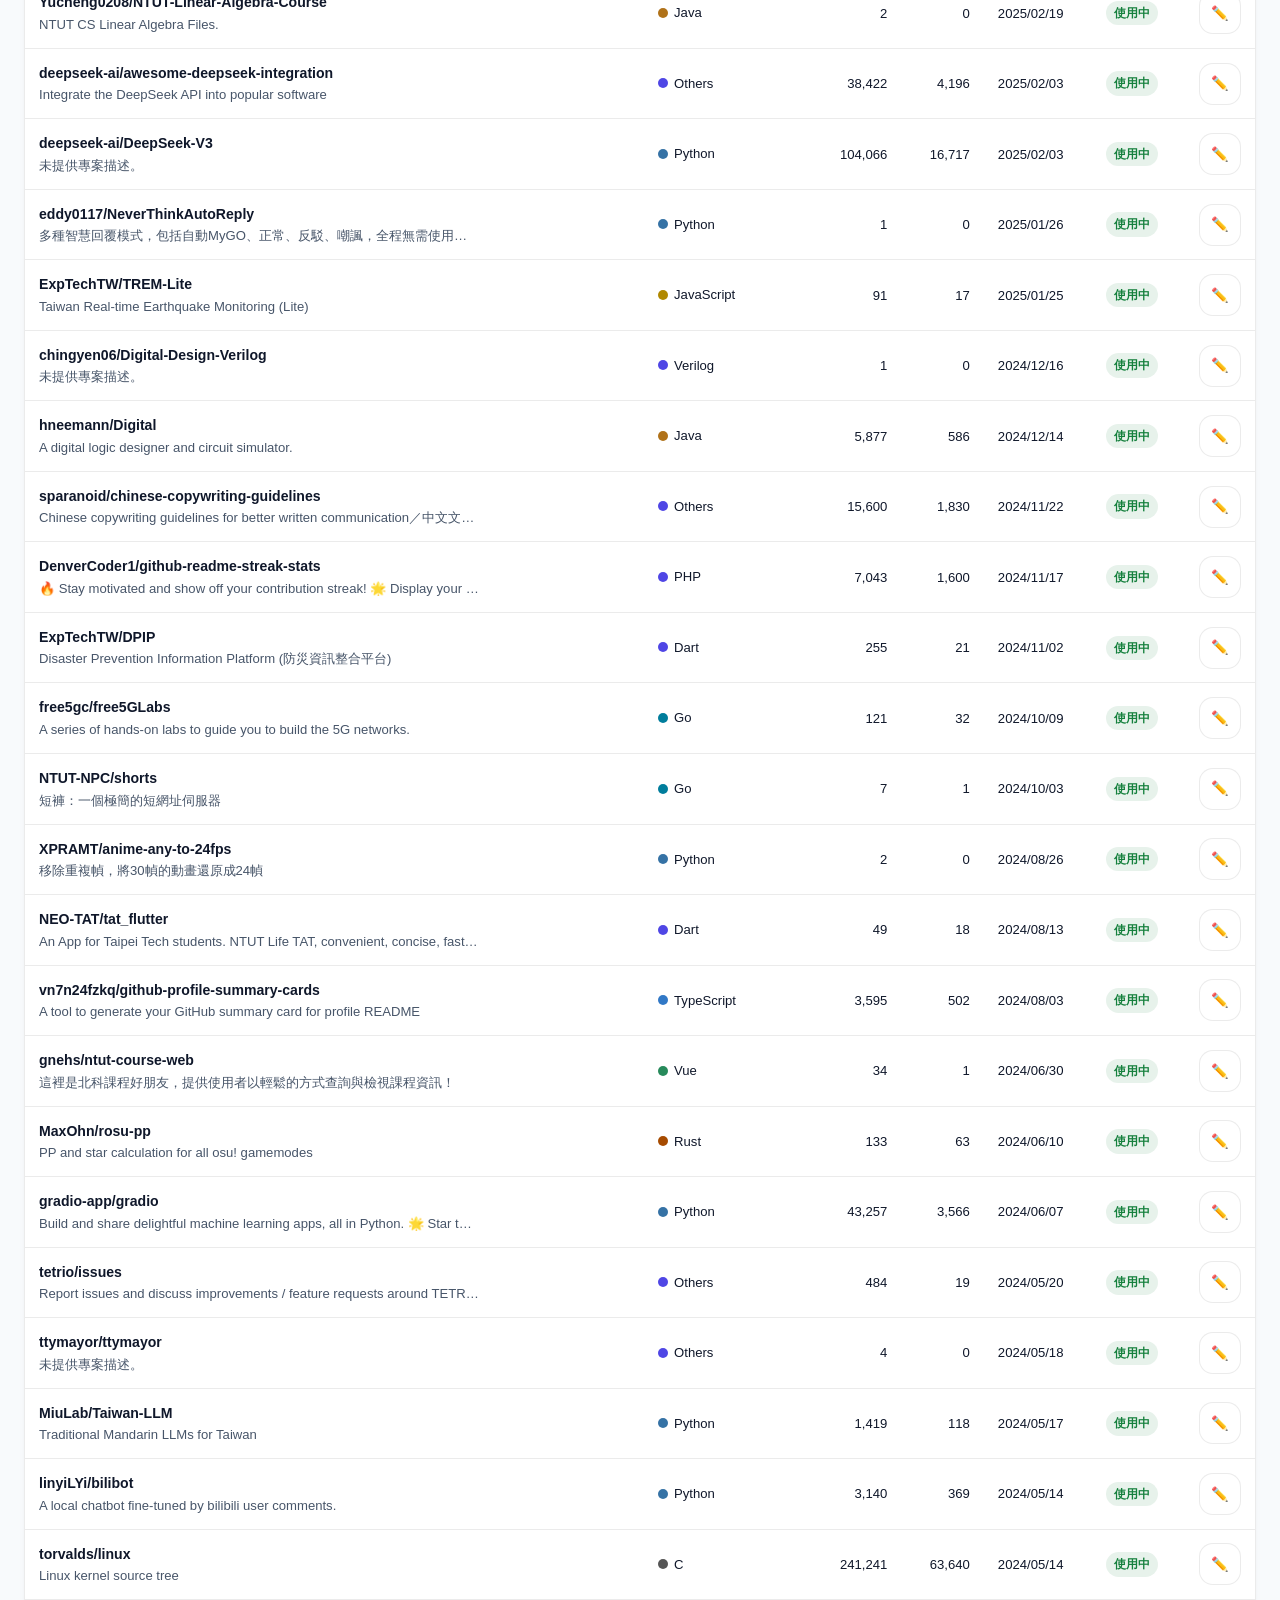
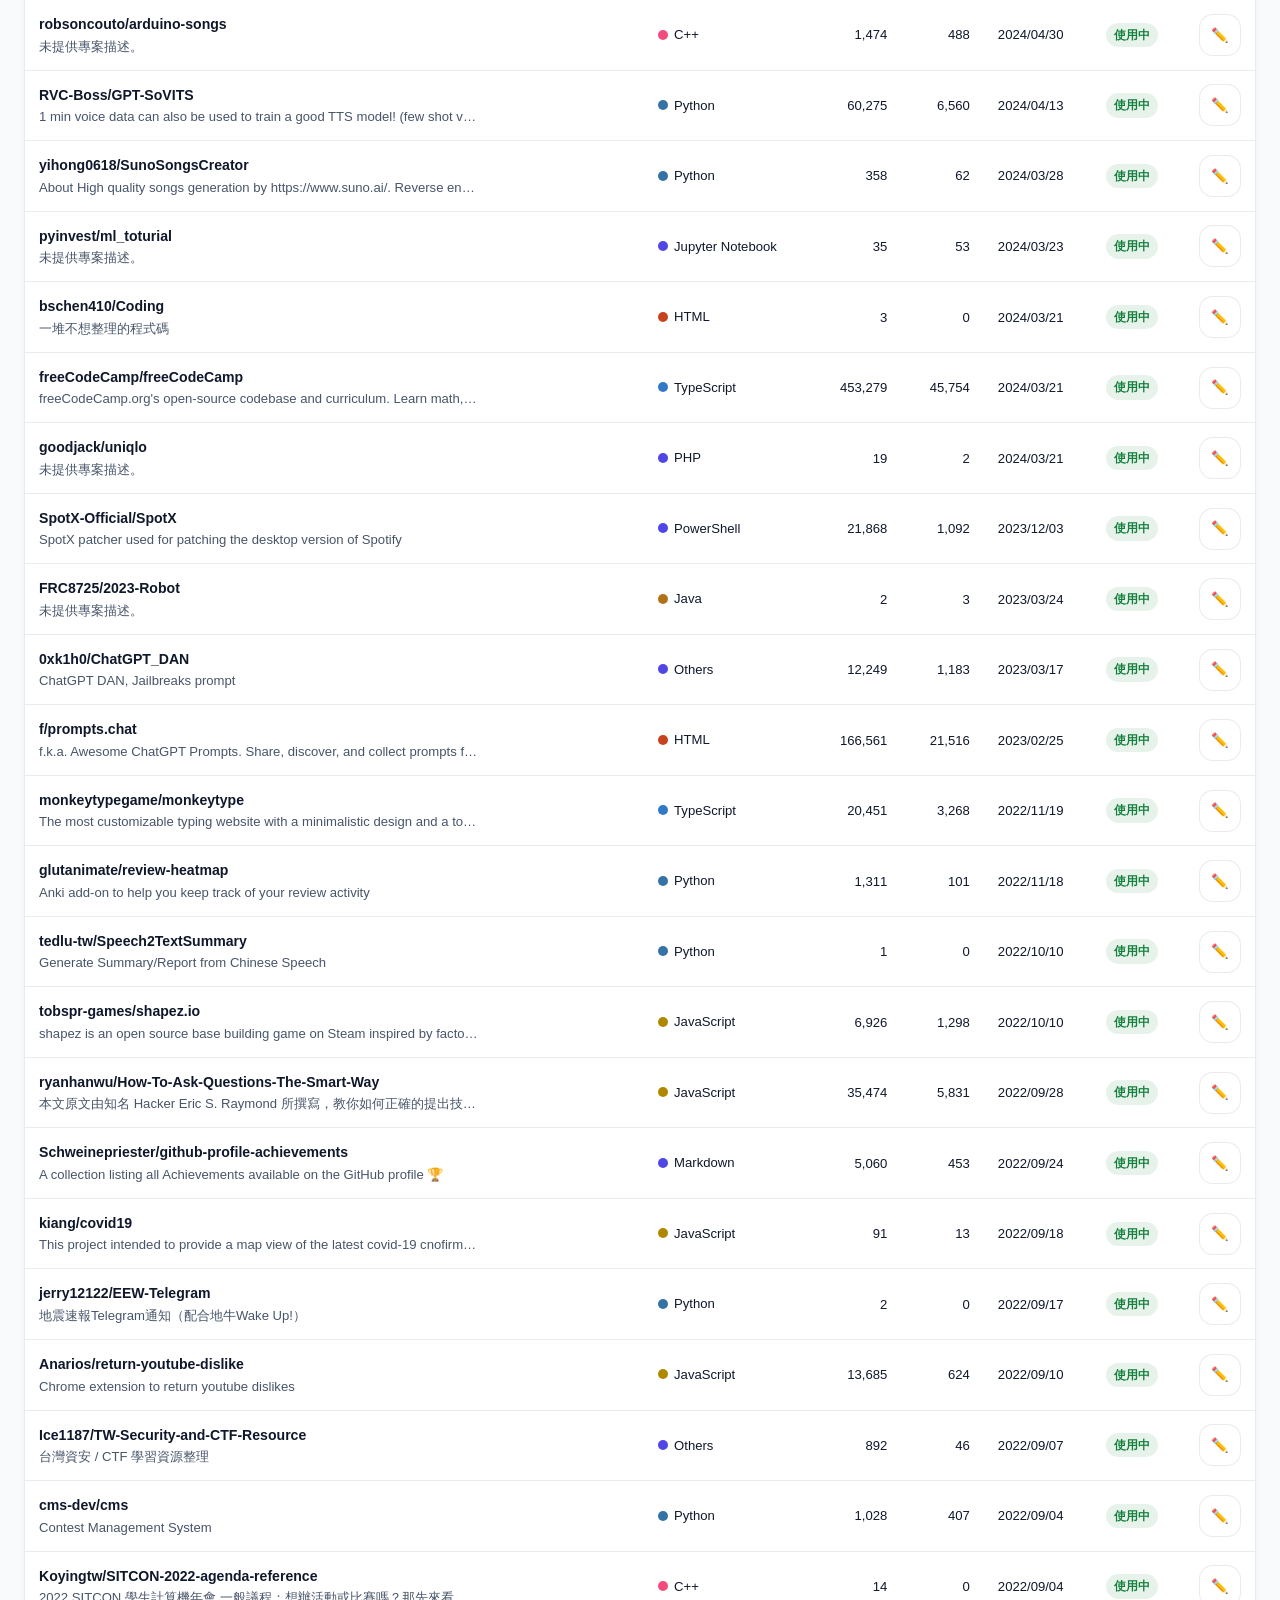
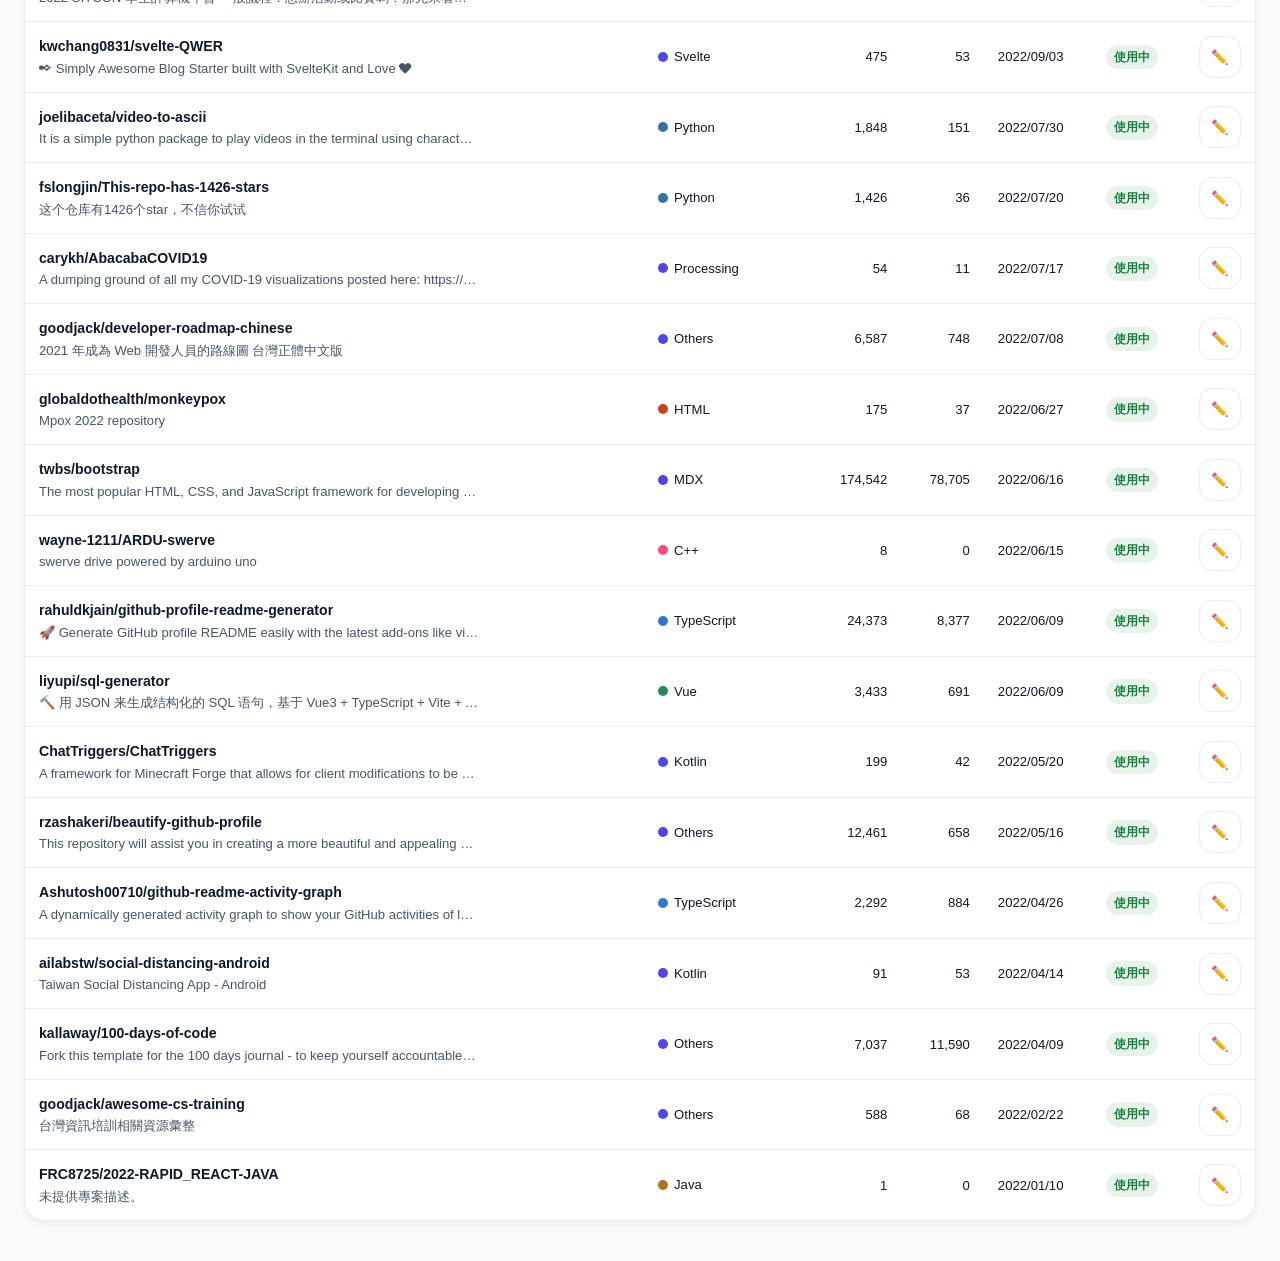
==== commit dc20d607: "feat: implement StarModel class for GitHub data synchronization and repository management" ====
--- a/index.html
+++ b/index.html
@@ -74,10 +74,10 @@
         <div class="toolbar-actions">
           <div id="viewModeToggle" class="view-toggle" role="group"
                aria-label="專案顯示方式">
-            <button id="cardsViewBtn" type="button" class="view-toggle-btn active"
-                    data-view-mode="cards" aria-pressed="true">▦ Cards</button>
-            <button id="tableViewBtn" type="button" class="view-toggle-btn"
-                    data-view-mode="table" aria-pressed="false">☷ Table</button>
+            <button id="tableViewBtn" type="button" class="view-toggle-btn active"
+                    data-view-mode="table" aria-pressed="true">☷ Table</button>
+            <button id="cardsViewBtn" type="button" class="view-toggle-btn"
+                    data-view-mode="cards" aria-pressed="false">▦ Cards</button>
           </div>
           <button id="clearFiltersBtn" type="button" class="btn btn-compact">清除篩選</button>
         </div>
